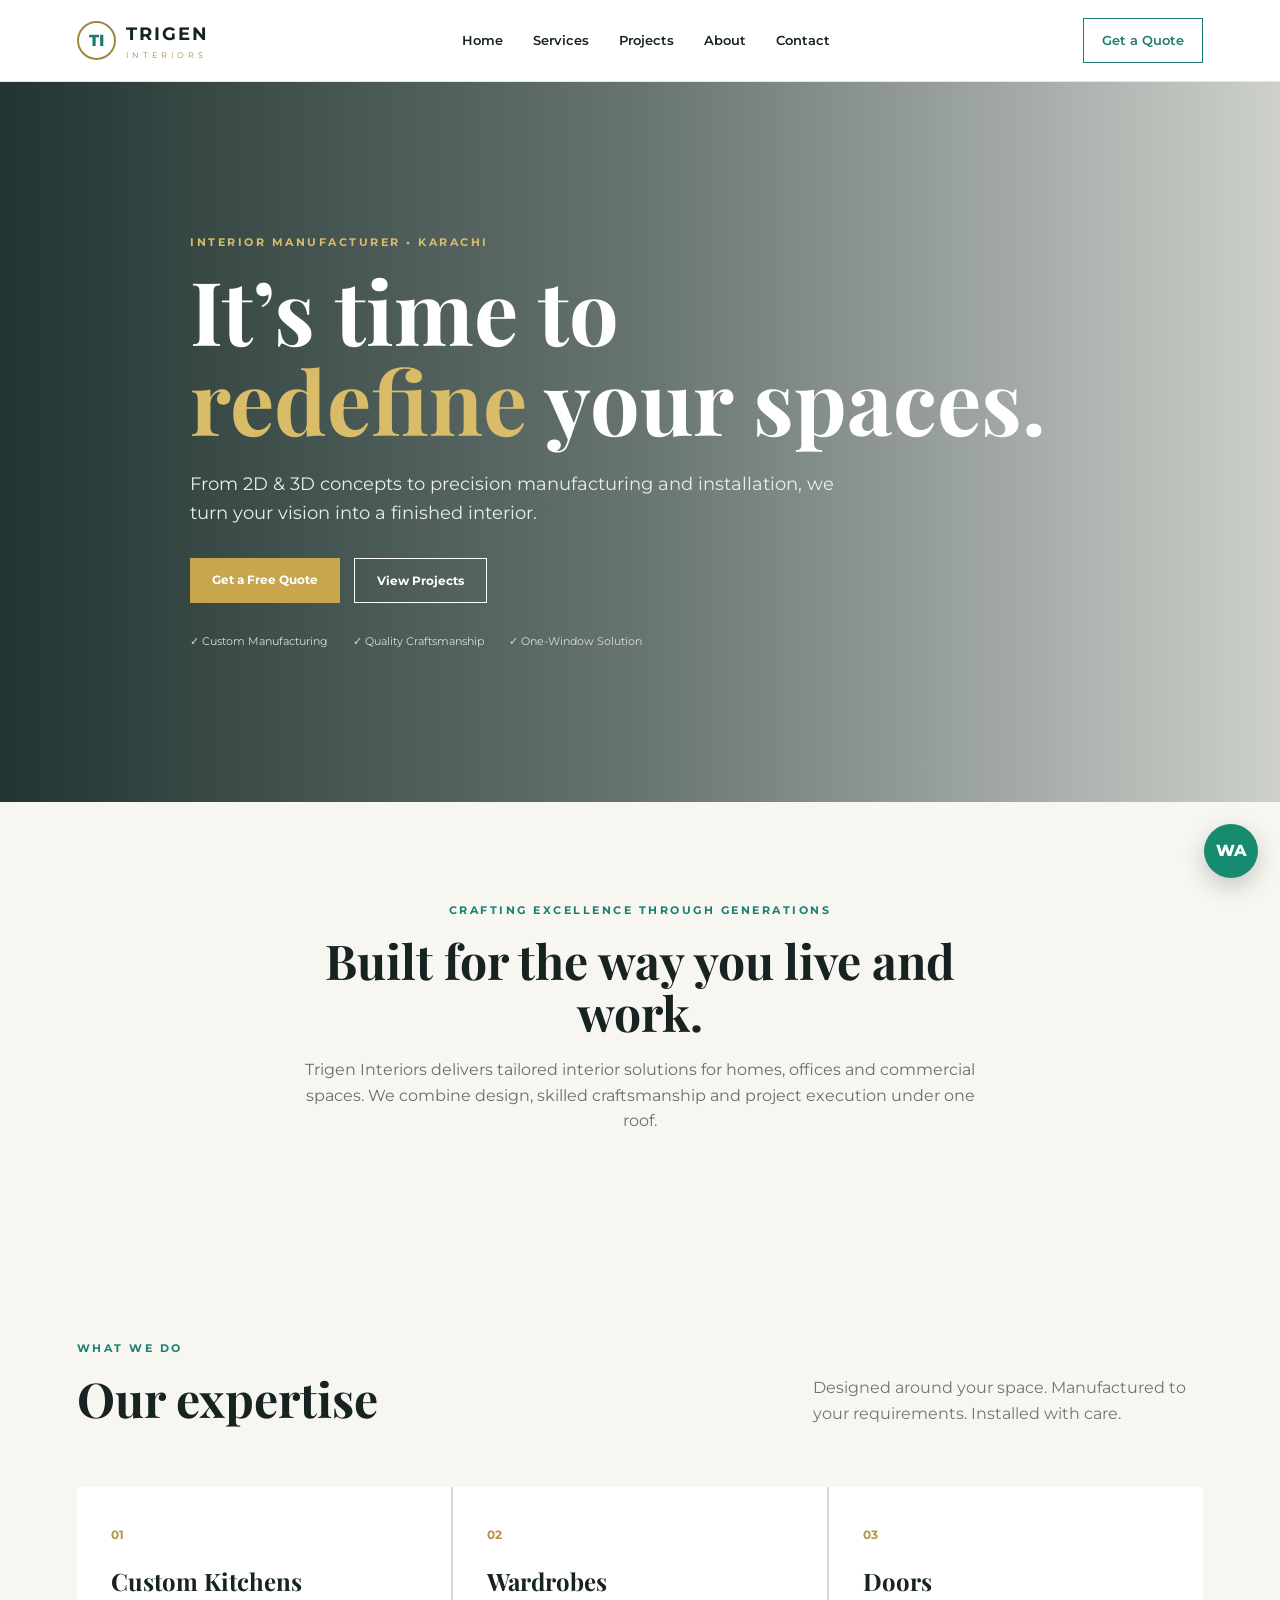
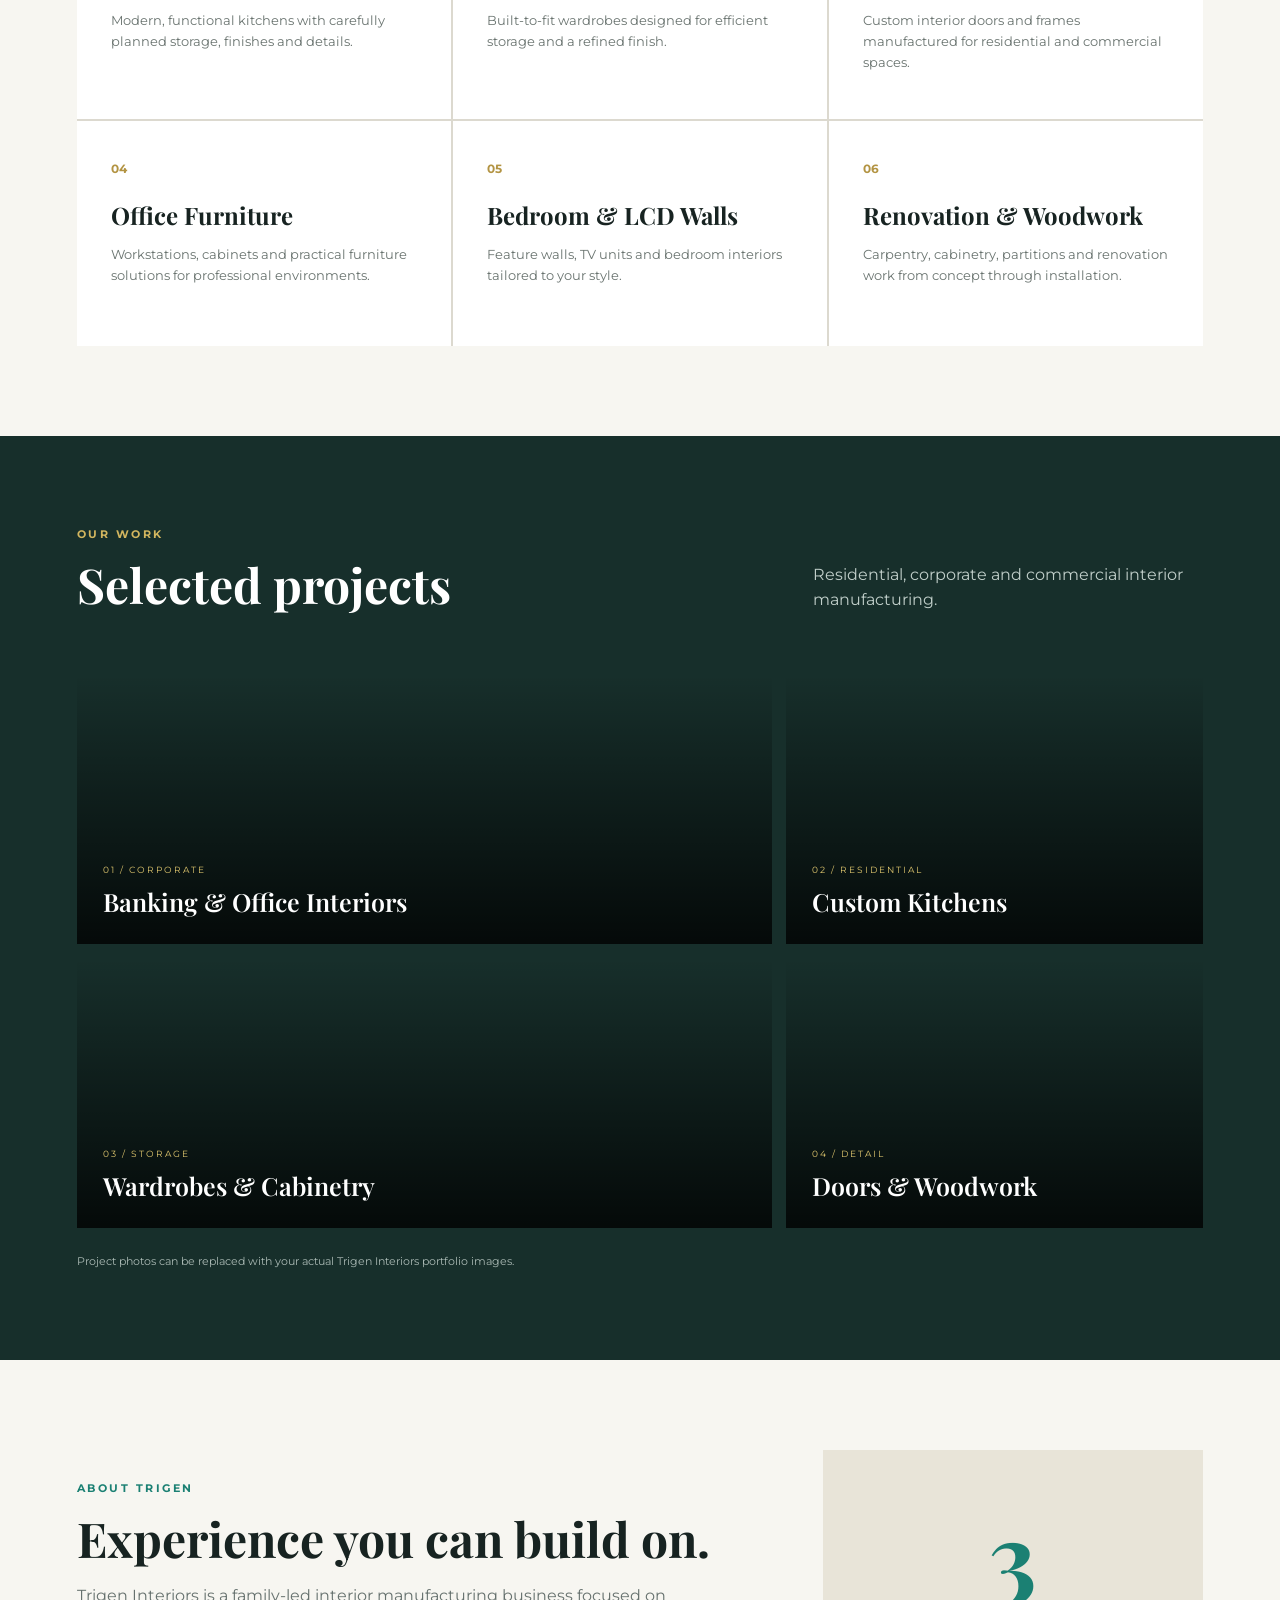
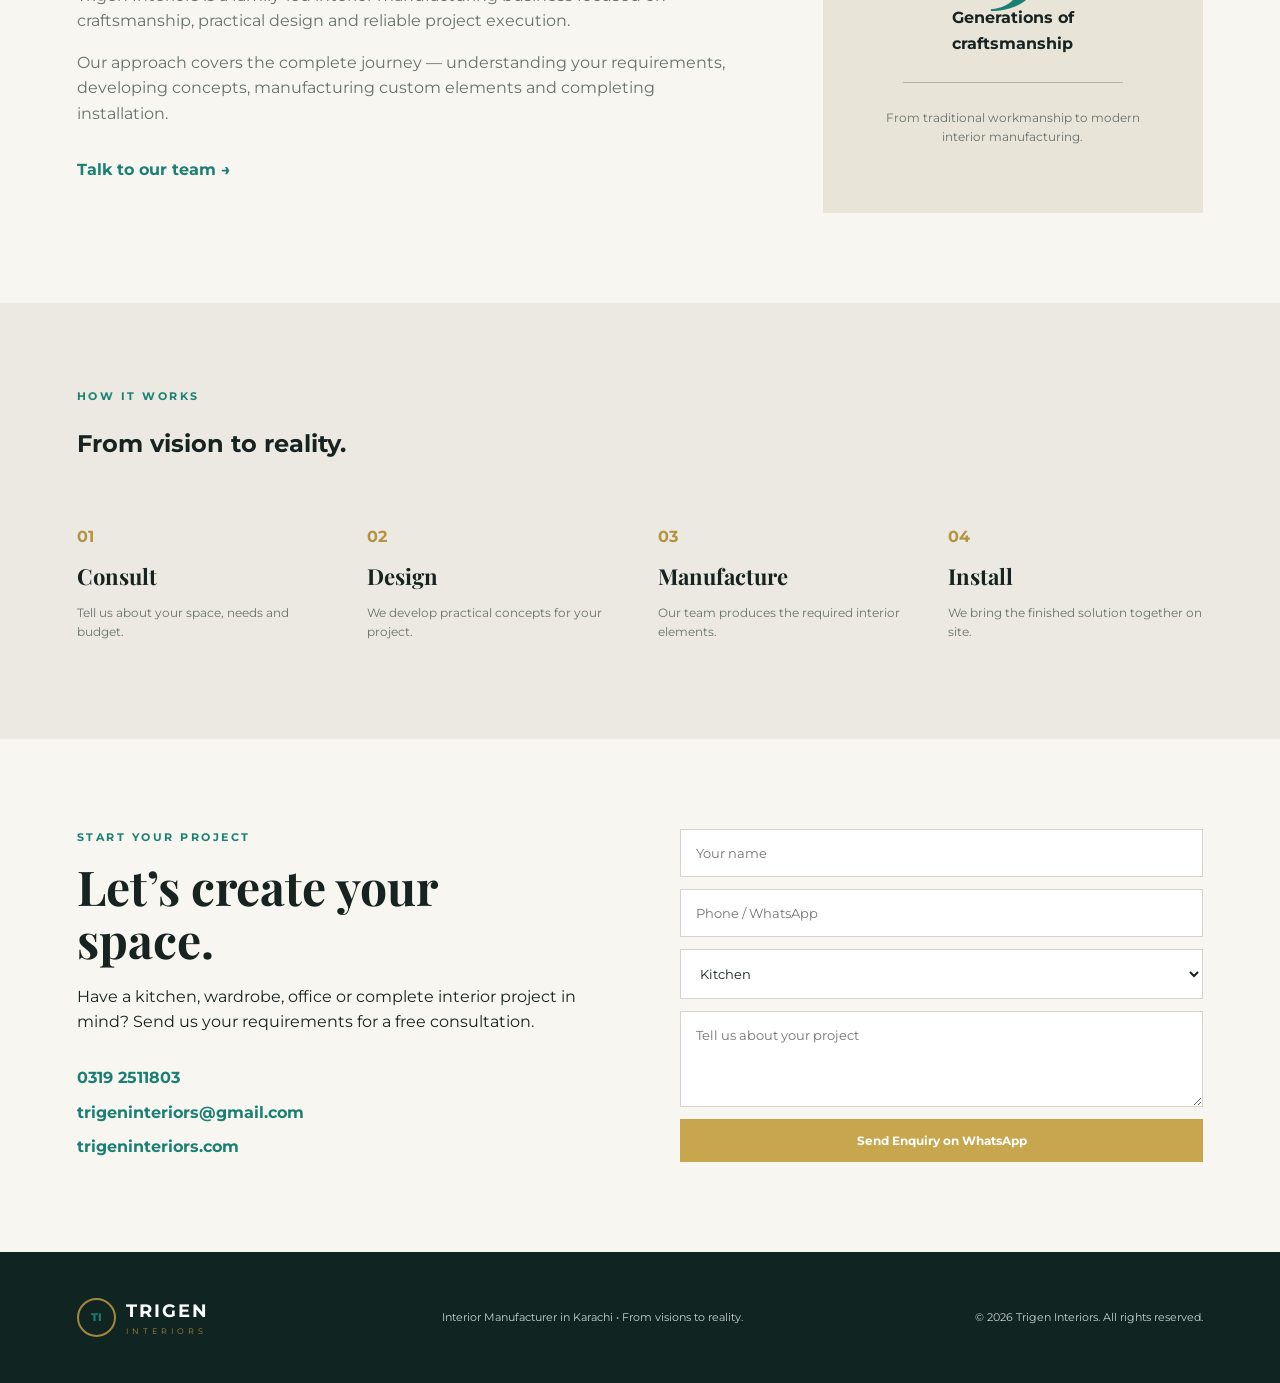
==== index.html @ 522c3079 "Add files via upload" ====
<!DOCTYPE html>
<html lang="en">
<head>
<meta charset="UTF-8">
<meta name="viewport" content="width=device-width, initial-scale=1.0">
<title>Trigen Interiors | Interior Manufacturer in Karachi</title>
<meta name="description" content="Trigen Interiors is an interior manufacturer in Karachi providing custom kitchens, wardrobes, doors, workstations and complete interior solutions from design to installation.">
<link rel="preconnect" href="https://fonts.googleapis.com">
<link rel="preconnect" href="https://fonts.gstatic.com" crossorigin>
<link href="https://fonts.googleapis.com/css2?family=Montserrat:wght@400;500;600;700;800&family=Playfair+Display:wght@600;700&display=swap" rel="stylesheet">
<link rel="stylesheet" href="style.css">
</head>
<body>
<header class="nav">
  <a class="brand" href="#home">
    <div class="logo-mark">TI</div>
    <div><strong>TRIGEN</strong><span>INTERIORS</span></div>
  </a>
  <button class="menu" aria-label="Open menu">☰</button>
  <nav>
    <a href="#home">Home</a><a href="#services">Services</a><a href="#projects">Projects</a>
    <a href="#about">About</a><a href="#contact">Contact</a>
  </nav>
  <a class="nav-quote" href="#contact">Get a Quote</a>
</header>

<main>
<section id="home" class="hero">
  <div class="hero-content">
    <p class="eyebrow">INTERIOR MANUFACTURER • KARACHI</p>
    <h1>It’s time to<br><em>redefine</em> your spaces.</h1>
    <p class="hero-text">From 2D & 3D concepts to precision manufacturing and installation, we turn your vision into a finished interior.</p>
    <div class="actions"><a class="btn primary" href="#contact">Get a Free Quote</a><a class="btn ghost" href="#projects">View Projects</a></div>
    <div class="trust"><span>✓ Custom Manufacturing</span><span>✓ Quality Craftsmanship</span><span>✓ One-Window Solution</span></div>
  </div>
</section>

<section class="intro">
  <p class="eyebrow">CRAFTING EXCELLENCE THROUGH GENERATIONS</p>
  <h2>Built for the way you live and work.</h2>
  <p>Trigen Interiors delivers tailored interior solutions for homes, offices and commercial spaces. We combine design, skilled craftsmanship and project execution under one roof.</p>
</section>

<section id="services" class="services section">
  <div class="section-head"><div><p class="eyebrow">WHAT WE DO</p><h2>Our expertise</h2></div><p>Designed around your space. Manufactured to your requirements. Installed with care.</p></div>
  <div class="cards">
    <article><span>01</span><h3>Custom Kitchens</h3><p>Modern, functional kitchens with carefully planned storage, finishes and details.</p></article>
    <article><span>02</span><h3>Wardrobes</h3><p>Built-to-fit wardrobes designed for efficient storage and a refined finish.</p></article>
    <article><span>03</span><h3>Doors</h3><p>Custom interior doors and frames manufactured for residential and commercial spaces.</p></article>
    <article><span>04</span><h3>Office Furniture</h3><p>Workstations, cabinets and practical furniture solutions for professional environments.</p></article>
    <article><span>05</span><h3>Bedroom & LCD Walls</h3><p>Feature walls, TV units and bedroom interiors tailored to your style.</p></article>
    <article><span>06</span><h3>Renovation & Woodwork</h3><p>Carpentry, cabinetry, partitions and renovation work from concept through installation.</p></article>
  </div>
</section>

<section id="projects" class="projects section">
  <div class="section-head"><div><p class="eyebrow">OUR WORK</p><h2>Selected projects</h2></div><p>Residential, corporate and commercial interior manufacturing.</p></div>
  <div class="project-grid">
    <div class="project p1"><div><small>01 / CORPORATE</small><h3>Banking & Office Interiors</h3></div></div>
    <div class="project p2"><div><small>02 / RESIDENTIAL</small><h3>Custom Kitchens</h3></div></div>
    <div class="project p3"><div><small>03 / STORAGE</small><h3>Wardrobes & Cabinetry</h3></div></div>
    <div class="project p4"><div><small>04 / DETAIL</small><h3>Doors & Woodwork</h3></div></div>
  </div>
  <p class="note">Project photos can be replaced with your actual Trigen Interiors portfolio images.</p>
</section>

<section id="about" class="about section">
  <div class="about-copy"><p class="eyebrow">ABOUT TRIGEN</p><h2>Experience you can build on.</h2>
  <p>Trigen Interiors is a family-led interior manufacturing business focused on craftsmanship, practical design and reliable project execution.</p>
  <p>Our approach covers the complete journey — understanding your requirements, developing concepts, manufacturing custom elements and completing installation.</p>
  <a class="text-link" href="#contact">Talk to our team →</a></div>
  <div class="heritage"><strong>3</strong><span>Generations of<br>craftsmanship</span><div class="line"></div><p>From traditional workmanship to modern interior manufacturing.</p></div>
</section>

<section class="process">
  <div class="section-head"><div><p class="eyebrow">HOW IT WORKS</p><h2>From vision to reality.</h2></div></div>
  <div class="steps"><div><b>01</b><h3>Consult</h3><p>Tell us about your space, needs and budget.</p></div><div><b>02</b><h3>Design</h3><p>We develop practical concepts for your project.</p></div><div><b>03</b><h3>Manufacture</h3><p>Our team produces the required interior elements.</p></div><div><b>04</b><h3>Install</h3><p>We bring the finished solution together on site.</p></div></div>
</section>

<section id="contact" class="contact section">
  <div><p class="eyebrow">START YOUR PROJECT</p><h2>Let’s create your space.</h2><p>Have a kitchen, wardrobe, office or complete interior project in mind? Send us your requirements for a free consultation.</p>
    <div class="contact-details"><a href="tel:+923192511803">0319 2511803</a><a href="mailto:trigeninteriors@gmail.com">trigeninteriors@gmail.com</a><a href="https://trigeninteriors.com">trigeninteriors.com</a></div>
  </div>
  <form onsubmit="sendWhatsApp(event)">
    <input id="name" required placeholder="Your name">
    <input id="phone" required placeholder="Phone / WhatsApp">
    <select id="service"><option>Kitchen</option><option>Wardrobe</option><option>Doors</option><option>Office Furniture</option><option>Complete Interior</option><option>Other</option></select>
    <textarea id="message" rows="4" placeholder="Tell us about your project"></textarea>
    <button class="btn primary" type="submit">Send Enquiry on WhatsApp</button>
  </form>
</section>
</main>

<footer><div class="brand"><div class="logo-mark">TI</div><div><strong>TRIGEN</strong><span>INTERIORS</span></div></div><p>Interior Manufacturer in Karachi • From visions to reality.</p><div>© <span id="year"></span> Trigen Interiors. All rights reserved.</div></footer>
<a class="wa" href="https://wa.me/923192511803" aria-label="WhatsApp">WA</a>
<script>
document.getElementById('year').textContent = new Date().getFullYear();
document.querySelector('.menu').onclick=()=>document.querySelector('nav').classList.toggle('open');
function sendWhatsApp(e){
 e.preventDefault();
 const n=document.getElementById('name').value, p=document.getElementById('phone').value, s=document.getElementById('service').value, m=document.getElementById('message').value;
 const text=`Hello Trigen Interiors,%0A%0AName: ${encodeURIComponent(n)}%0APhone: ${encodeURIComponent(p)}%0AService: ${encodeURIComponent(s)}%0AProject: ${encodeURIComponent(m)}`;
 window.open('https://wa.me/923192511803?text='+text,'_blank');
}
</script>
</body>
</html>
---- style.css ----
*{box-sizing:border-box}html{scroll-behavior:smooth}body{margin:0;color:#172321;background:#f7f6f1;font-family:Montserrat,Arial,sans-serif;line-height:1.6}.nav{height:82px;display:flex;align-items:center;justify-content:space-between;padding:0 6%;background:#fff;position:sticky;top:0;z-index:20;border-bottom:1px solid #e8e5dc}.brand{display:flex;align-items:center;gap:10px;text-decoration:none;color:#152420}.brand strong{display:block;font-size:18px;letter-spacing:2px}.brand span{display:block;font-size:8px;letter-spacing:4px;color:#a2873f}.logo-mark{width:39px;height:39px;border:2px solid #a2873f;border-radius:50%;display:grid;place-items:center;font-weight:800;color:#1c7b70}nav{display:flex;gap:30px}nav a,.nav-quote{color:#172321;text-decoration:none;font-size:13px;font-weight:600}.nav-quote{padding:11px 18px;border:1px solid #1c7b70;color:#1c7b70}.menu{display:none;background:none;border:0;font-size:24px}.hero{min-height:720px;background:linear-gradient(90deg,rgba(15,36,33,.92),rgba(15,36,33,.62),rgba(15,36,33,.18)),url('https://images.unsplash.com/photo-1600566753086-00f18fb6b3ea?auto=format&fit=crop&w=2000&q=85') center/cover;display:flex;align-items:center;color:#fff}.hero-content{width:min(900px,88%);margin:auto;padding:70px 0}.eyebrow{font-size:11px;letter-spacing:2.5px;font-weight:700;color:#1b8073;margin:0 0 14px}.hero .eyebrow{color:#d8bc67}.hero h1{font:700 clamp(50px,7vw,88px)/1.02 'Playfair Display',serif;margin:0 0 25px}.hero h1 em{color:#d8bc67;font-style:normal}.hero-text{max-width:650px;font-size:18px;color:#e9eeeb}.actions{display:flex;gap:14px;margin:30px 0}.btn{display:inline-block;padding:14px 22px;border:0;text-decoration:none;font:700 12px Montserrat;cursor:pointer}.primary{background:#c8a64d;color:#fff}.ghost{border:1px solid #fff;color:#fff}.trust{display:flex;gap:25px;flex-wrap:wrap;font-size:11px;color:#d8dfdc}.intro{text-align:center;max-width:850px;margin:auto;padding:100px 6%}.intro h2,.section h2{font:700 48px/1.1 'Playfair Display',serif;margin:0 0 18px}.intro>p:last-child{color:#64706c}.section{padding:90px 6%;max-width:1300px;margin:auto}.section-head{display:flex;justify-content:space-between;align-items:end;gap:30px;margin-bottom:45px}.section-head>p{max-width:390px;color:#6c7773}.cards{display:grid;grid-template-columns:repeat(3,1fr);gap:2px;background:#dcd9cf}.cards article{background:#fff;padding:34px;min-height:225px}.cards span{color:#b39443;font-weight:700;font-size:12px}.cards h3{font:700 24px 'Playfair Display',serif;margin:18px 0 8px}.cards p{font-size:13px;color:#69736f}.projects{background:#172f2b;max-width:none;color:#fff}.projects .section-head{max-width:1160px;margin:0 auto 45px}.projects .eyebrow{color:#d2b65f}.projects .section-head>p{color:#c1cfca}.project-grid{max-width:1160px;margin:auto;display:grid;grid-template-columns:1.25fr .75fr;grid-template-rows:270px 270px;gap:14px}.project{background-size:cover;background-position:center;position:relative;display:flex;align-items:end;padding:26px}.project:after{content:'';position:absolute;inset:0;background:linear-gradient(transparent,rgba(0,0,0,.8))}.project div{position:relative;z-index:1}.project small{font-size:9px;letter-spacing:2px;color:#e1c86f}.project h3{margin:4px 0 0;font:600 25px 'Playfair Display',serif}.p1{background-image:url('https://images.unsplash.com/photo-1497366811353-6870744d04b2?auto=format&fit=crop&w=1200&q=80')}.p2{background-image:url('https://images.unsplash.com/photo-1600607687939-ce8a6c25118c?auto=format&fit=crop&w=1000&q=80')}.p3{background-image:url('https://images.unsplash.com/photo-1595428774223-ef52624120d2?auto=format&fit=crop&w=1000&q=80')}.p4{background-image:url('https://images.unsplash.com/photo-1600121848594-d8644e57abab?auto=format&fit=crop&w=1000&q=80')}.note{max-width:1160px;margin:25px auto 0;font-size:11px;color:#aab9b4}.about{display:grid;grid-template-columns:1.4fr .8fr;gap:80px;align-items:center}.about-copy p:not(.eyebrow){color:#66716e;max-width:650px}.heritage{background:#e8e4d8;padding:55px;text-align:center}.heritage strong{font:700 100px 'Playfair Display',serif;color:#1b8073;display:block;line-height:1}.heritage span{font-weight:700}.heritage .line{height:1px;background:#b7b1a0;margin:25px}.heritage p{font-size:12px;color:#69716d}.text-link{display:inline-block;color:#1b8073;font-weight:700;text-decoration:none;margin-top:15px}.process{background:#ebe9e1;padding:85px 6%}.process>.section-head{max-width:1160px;margin:auto}.steps{max-width:1160px;margin:40px auto 0;display:grid;grid-template-columns:repeat(4,1fr);gap:35px}.steps b{color:#b39443}.steps h3{font:700 22px 'Playfair Display',serif;margin:12px 0 5px}.steps p{font-size:12px;color:#69736f}.contact{display:grid;grid-template-columns:1fr 1fr;gap:80px}.contact h2{max-width:500px}.contact-details{display:grid;gap:9px;margin-top:30px}.contact-details a{color:#1b8073;font-weight:700;text-decoration:none}form{display:grid;gap:12px}input,select,textarea{width:100%;border:1px solid #d5d3ca;background:#fff;padding:15px;font:13px Montserrat;color:#172321}footer{background:#102521;color:#c8d2cf;padding:45px 6%;display:flex;align-items:center;justify-content:space-between;gap:20px;font-size:11px}footer .brand{color:#fff}.wa{position:fixed;right:22px;bottom:22px;width:54px;height:54px;border-radius:50%;background:#168b70;color:#fff;display:grid;place-items:center;text-decoration:none;font-weight:800;box-shadow:0 8px 25px #0003;z-index:30}@media(max-width:800px){.nav{height:70px}.nav nav{display:none;position:absolute;top:70px;left:0;right:0;background:#fff;padding:20px 6%;flex-direction:column;gap:18px;border-bottom:1px solid #ddd}.nav nav.open{display:flex}.menu{display:block}.nav-quote{display:none}.hero{min-height:650px}.hero-content{padding:60px 0}.hero h1{font-size:52px}.hero-text{font-size:15px}.intro,.section{padding:70px 6%}.intro h2,.section h2{font-size:39px}.section-head{display:block}.cards{grid-template-columns:1fr}.project-grid{grid-template-columns:1fr;grid-template-rows:repeat(4,230px)}.about,.contact{grid-template-columns:1fr;gap:40px}.steps{grid-template-columns:1fr 1fr}.heritage{padding:40px}.process{padding:70px 6%}footer{display:block}footer>*{margin-bottom:15px}}@media(max-width:480px){.steps{grid-template-columns:1fr}.hero h1{font-size:45px}.trust{display:grid;gap:7px}}
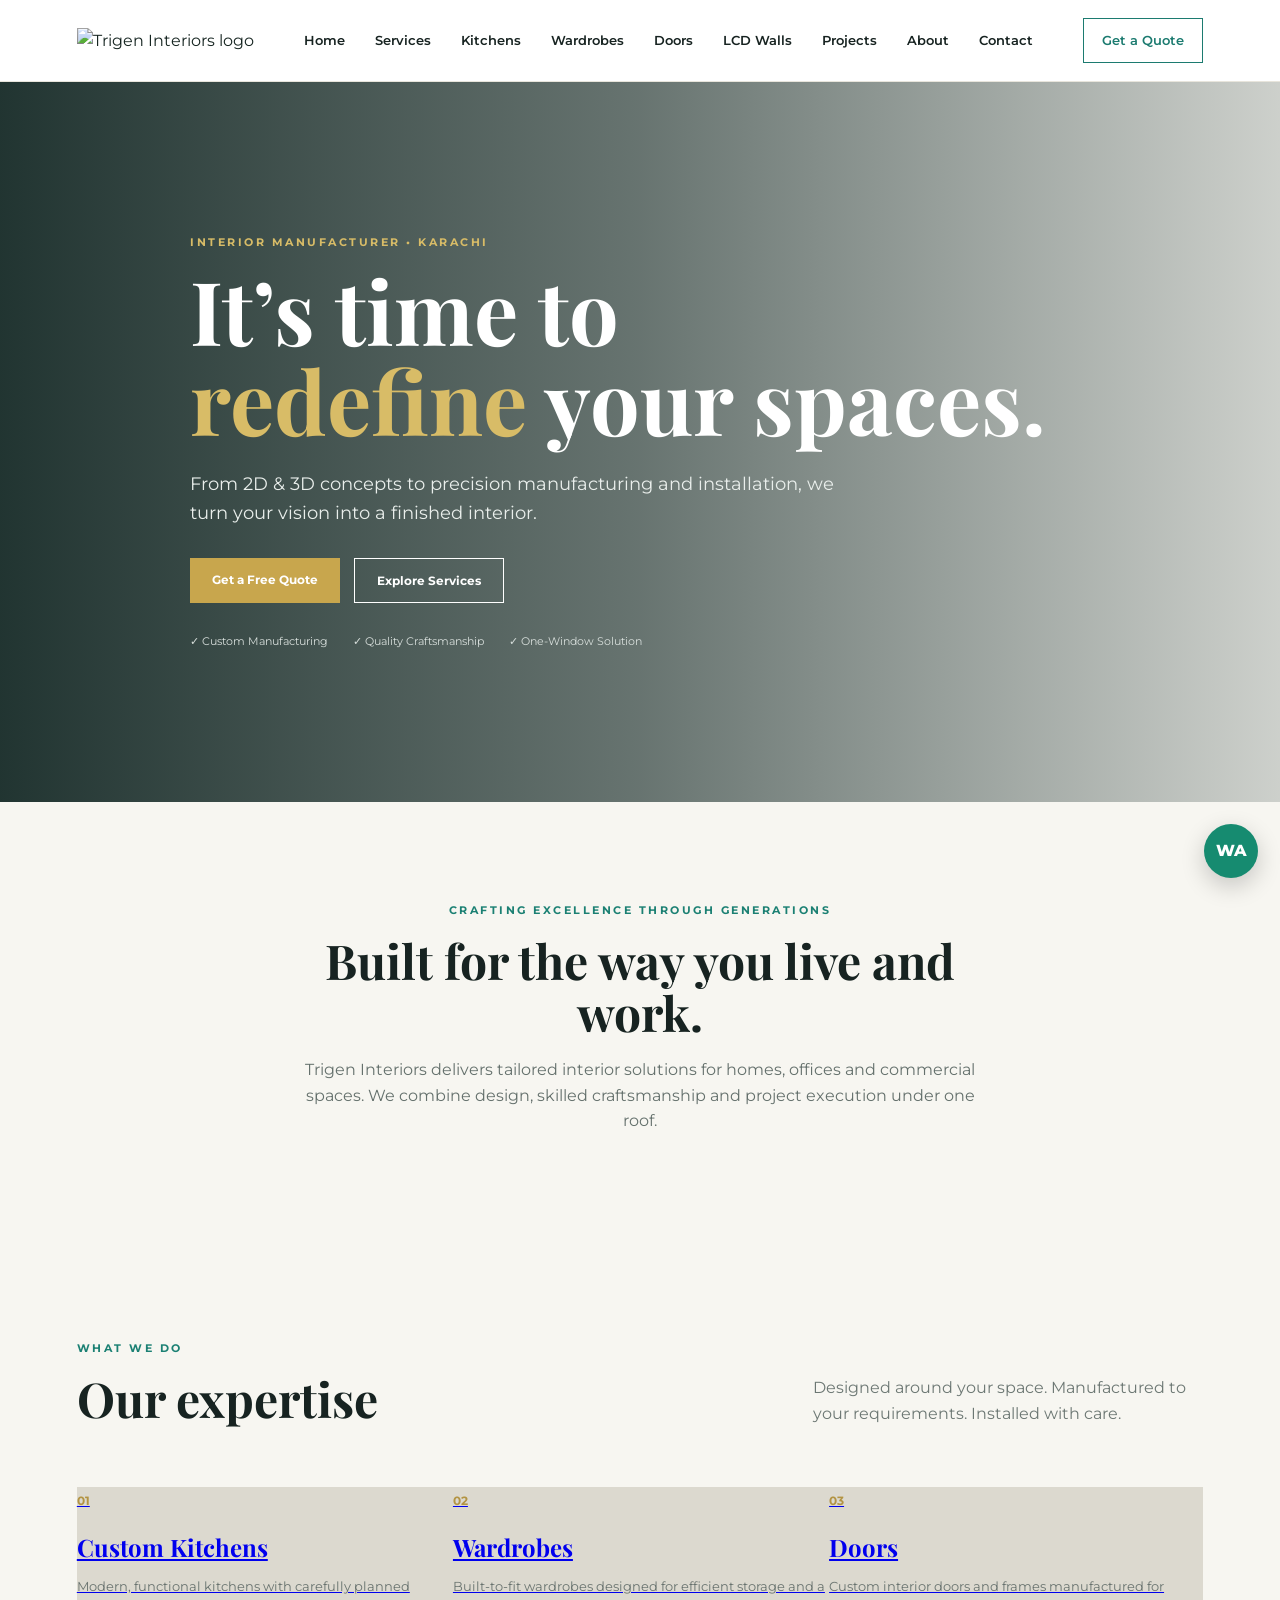
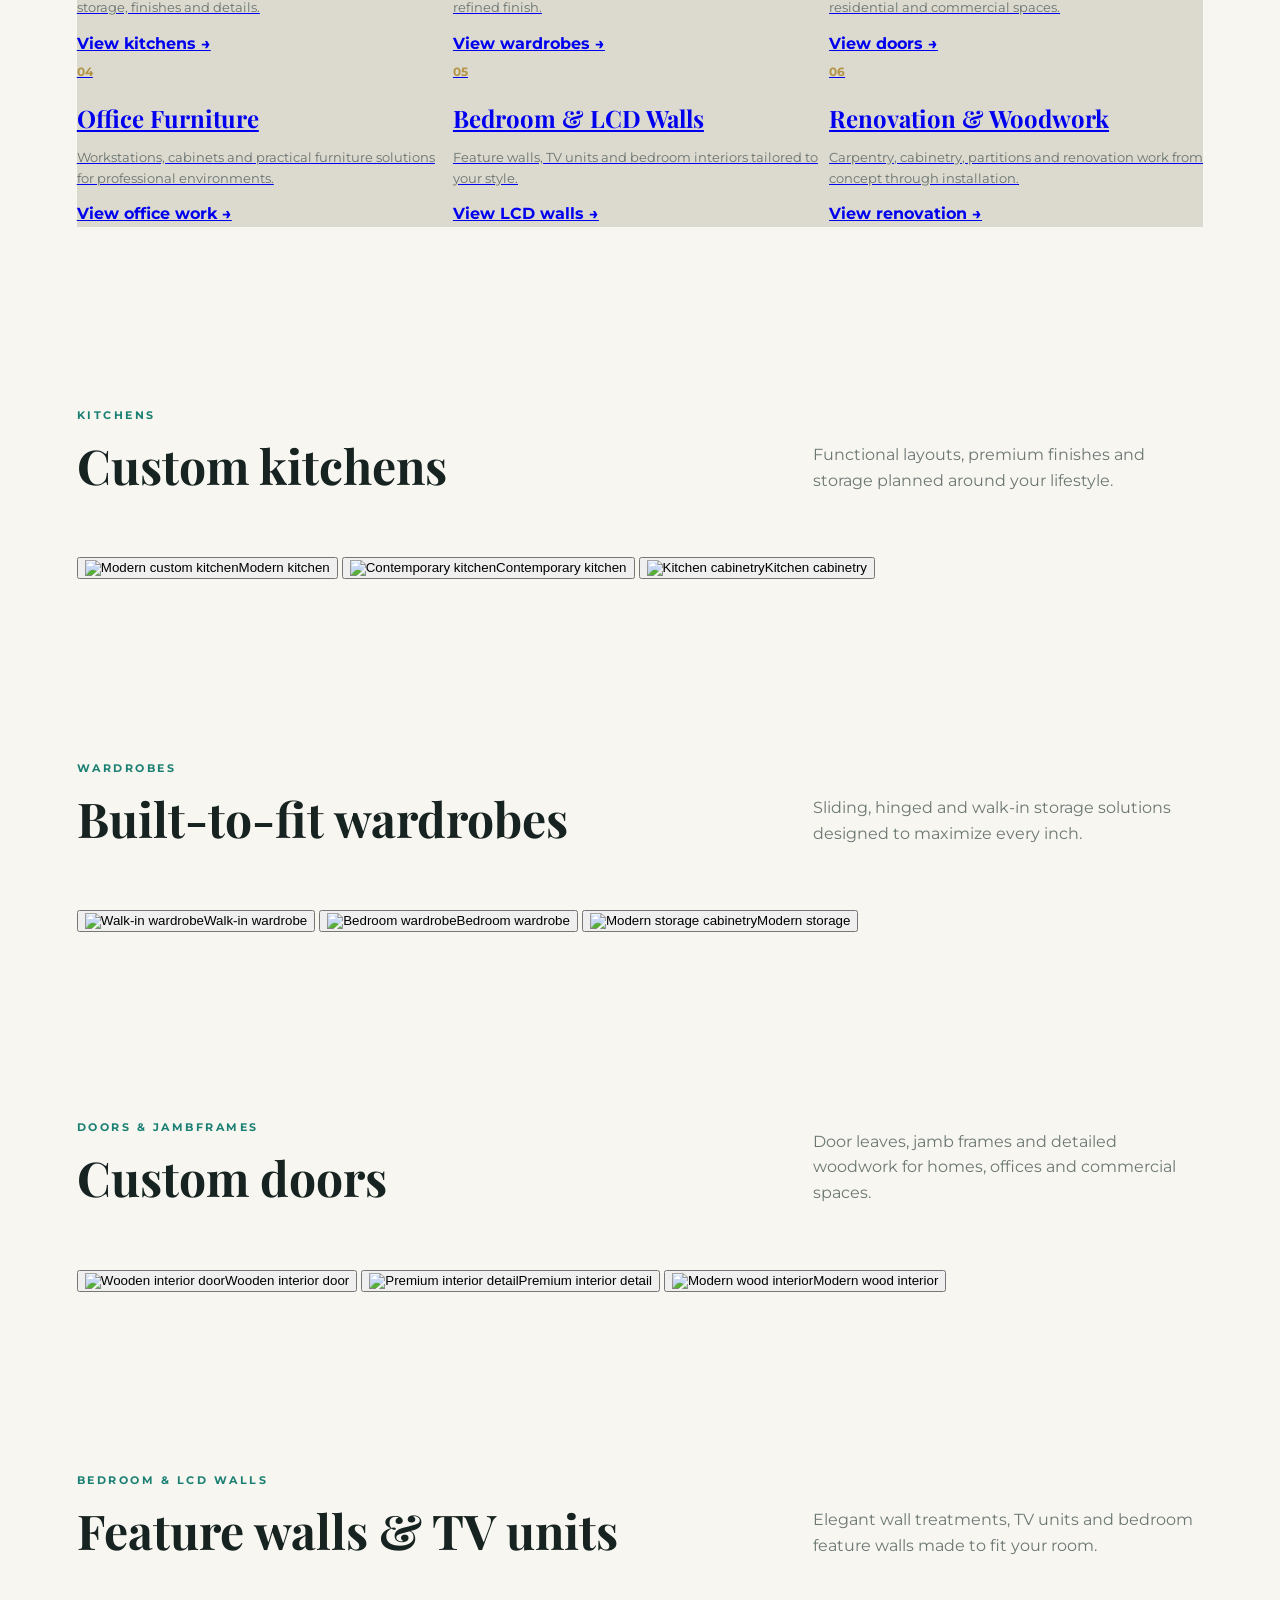
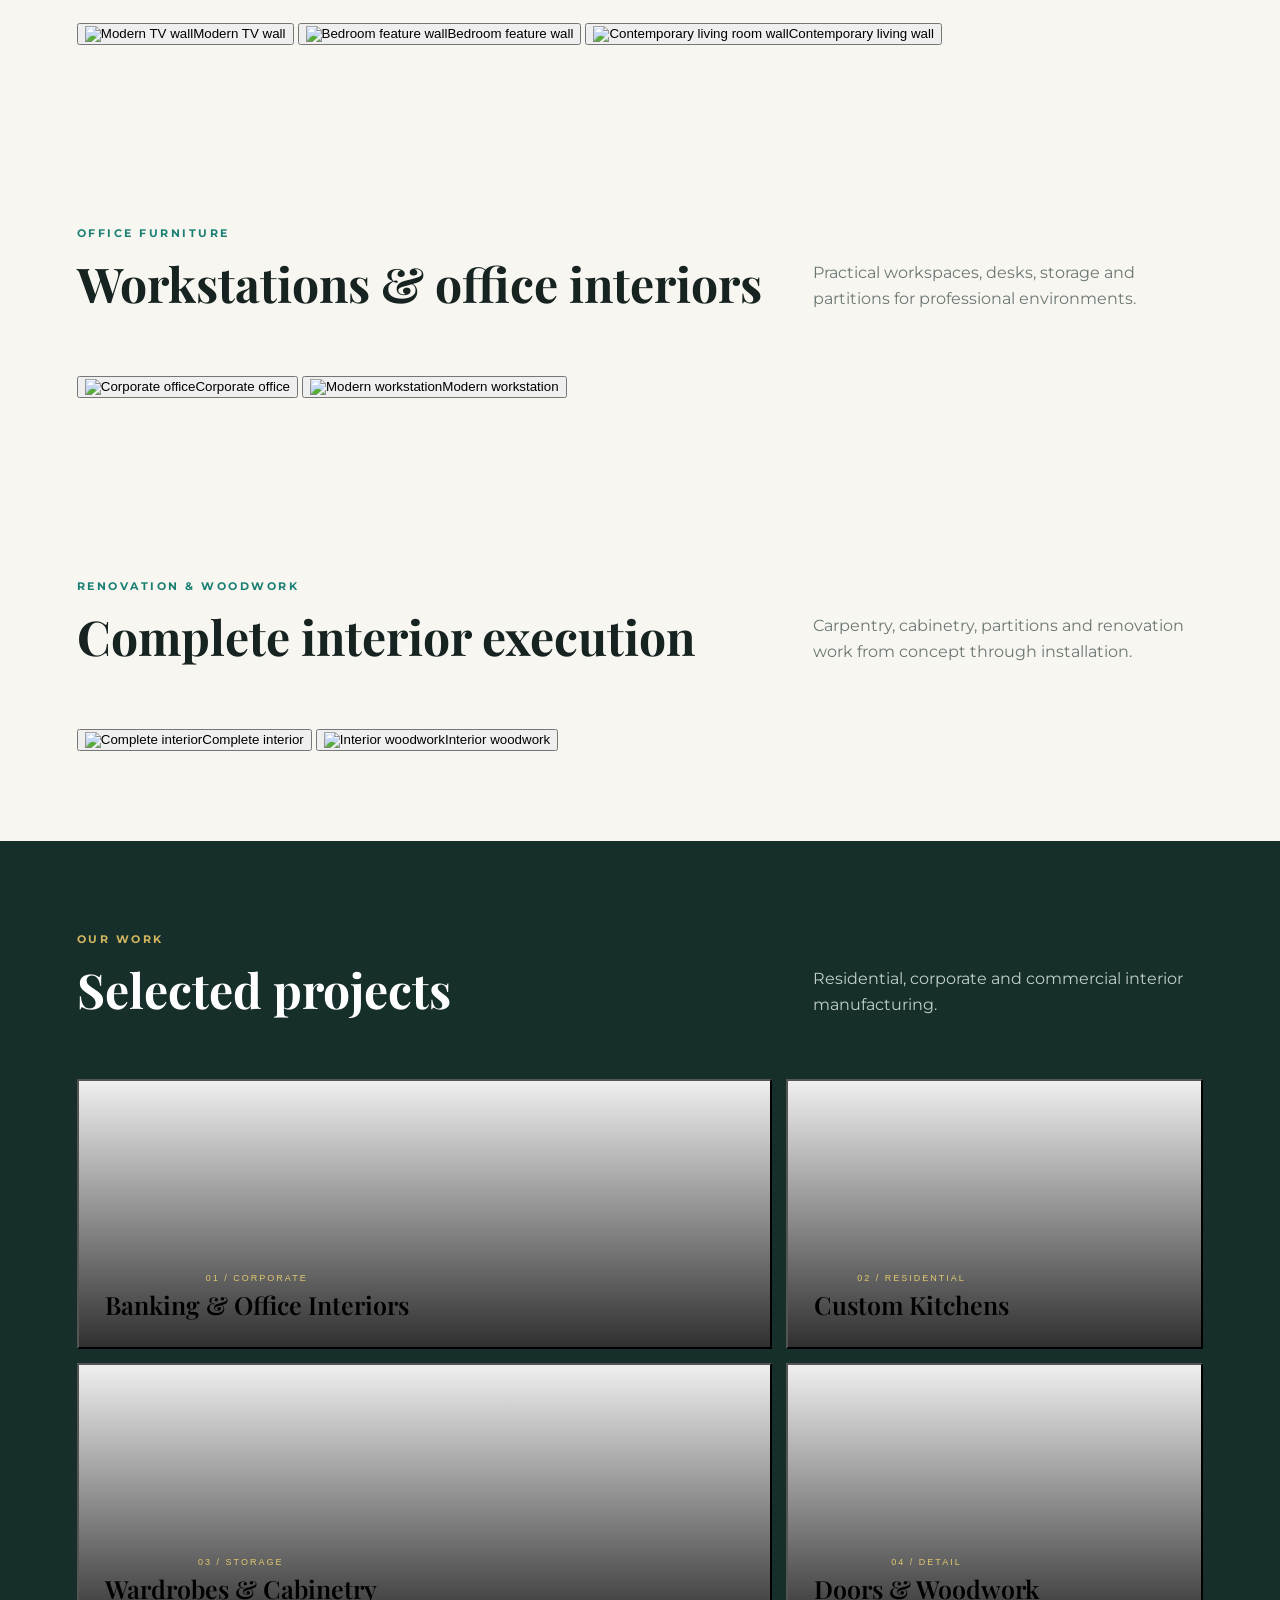
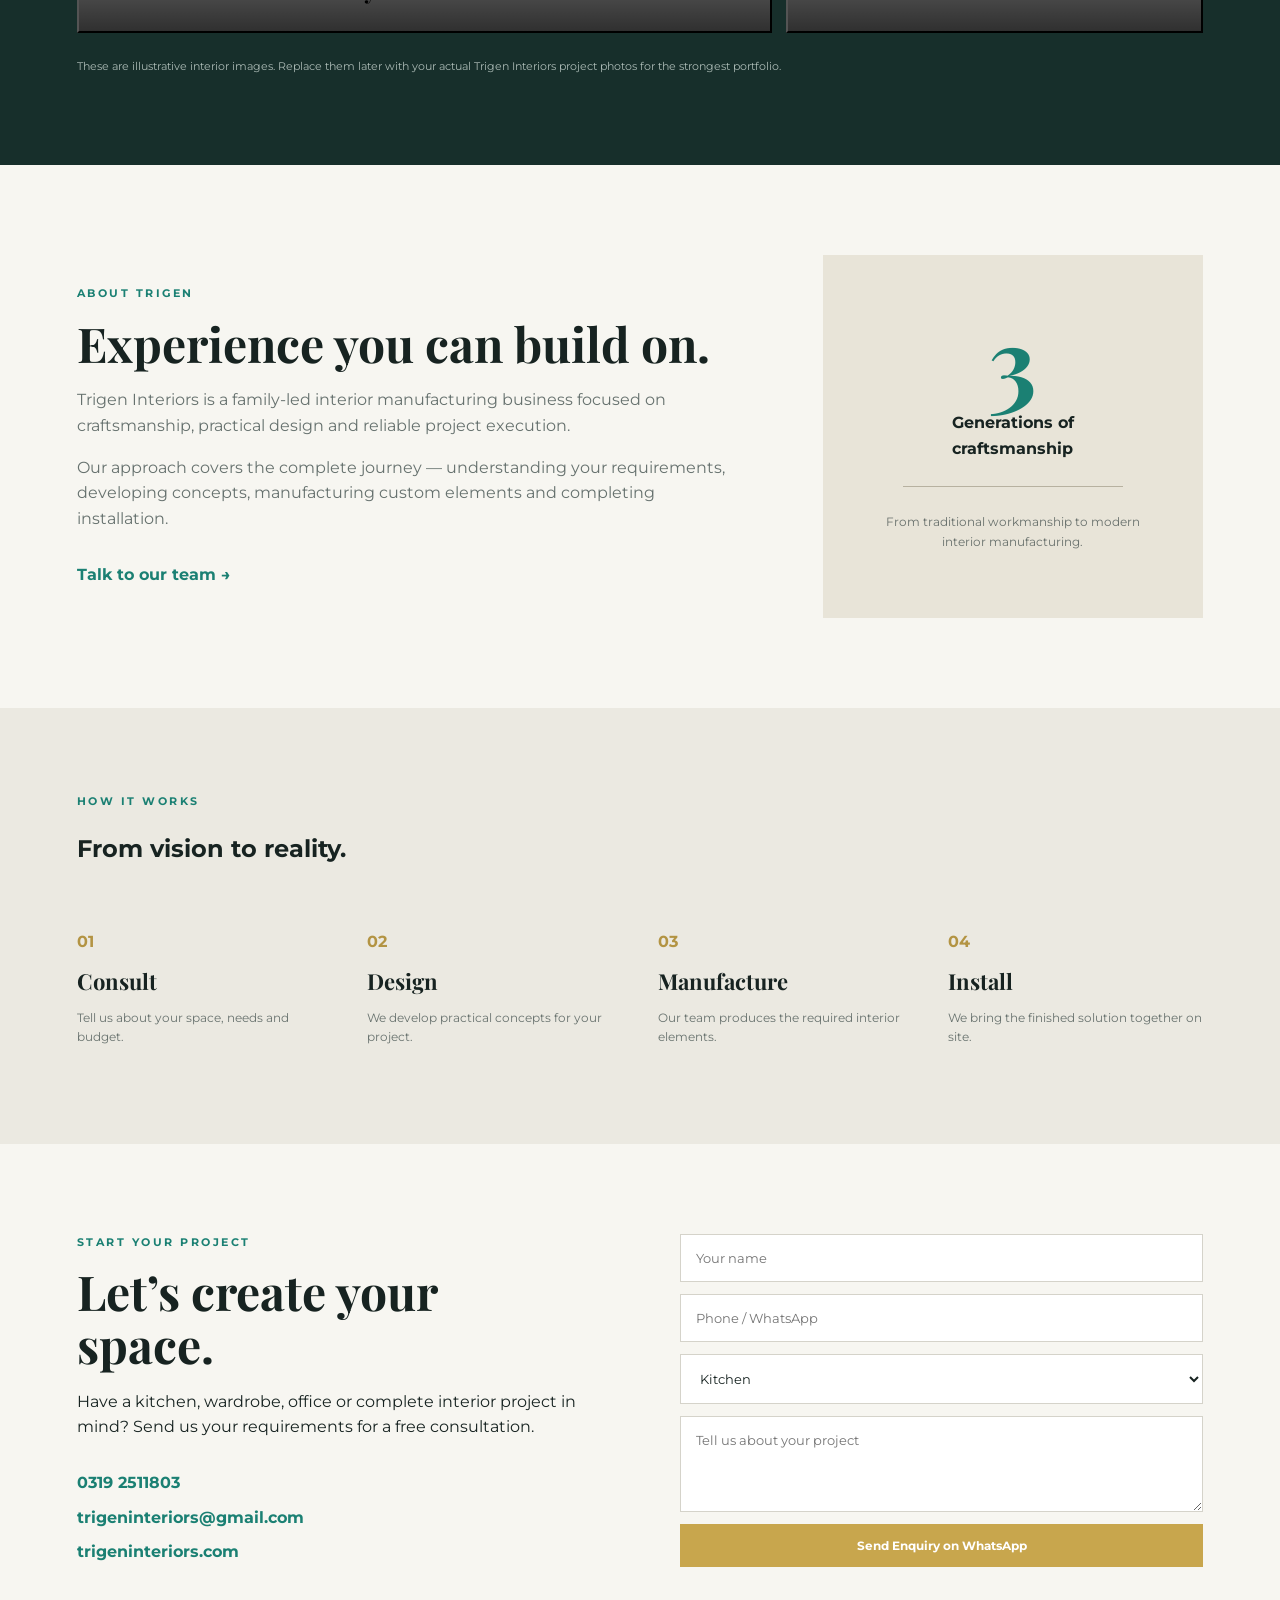
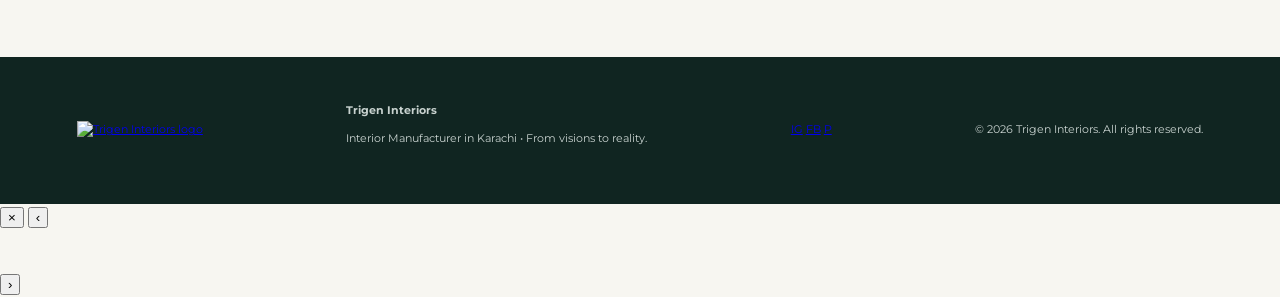
==== commit e88cac46: "Add files via upload" ====
--- a/index.html
+++ b/index.html
@@ -4,7 +4,7 @@
 <meta charset="UTF-8">
 <meta name="viewport" content="width=device-width, initial-scale=1.0">
 <title>Trigen Interiors | Interior Manufacturer in Karachi</title>
-<meta name="description" content="Trigen Interiors is an interior manufacturer in Karachi providing custom kitchens, wardrobes, doors, workstations and complete interior solutions from design to installation.">
+<meta name="description" content="Trigen Interiors is an interior manufacturer in Karachi providing custom kitchens, wardrobes, doors, LCD walls, office furniture and complete interior solutions from design to installation.">
 <link rel="preconnect" href="https://fonts.googleapis.com">
 <link rel="preconnect" href="https://fonts.gstatic.com" crossorigin>
 <link href="https://fonts.googleapis.com/css2?family=Montserrat:wght@400;500;600;700;800&family=Playfair+Display:wght@600;700&display=swap" rel="stylesheet">
@@ -12,14 +12,18 @@
 </head>
 <body>
 <header class="nav">
-  <a class="brand" href="#home">
-    <div class="logo-mark">TI</div>
-    <div><strong>TRIGEN</strong><span>INTERIORS</span></div>
-  </a>
-  <button class="menu" aria-label="Open menu">☰</button>
-  <nav>
-    <a href="#home">Home</a><a href="#services">Services</a><a href="#projects">Projects</a>
-    <a href="#about">About</a><a href="#contact">Contact</a>
+  <a class="brand" href="#home" aria-label="Trigen Interiors home"><img src="assets/logo.webp" alt="Trigen Interiors logo"></a>
+  <button class="menu" aria-label="Open menu" aria-expanded="false">☰</button>
+  <nav id="mainNav">
+    <a href="#home">Home</a>
+    <a href="#services">Services</a>
+    <a href="#kitchens">Kitchens</a>
+    <a href="#wardrobes">Wardrobes</a>
+    <a href="#doors">Doors</a>
+    <a href="#lcd-walls">LCD Walls</a>
+    <a href="#projects">Projects</a>
+    <a href="#about">About</a>
+    <a href="#contact">Contact</a>
   </nav>
   <a class="nav-quote" href="#contact">Get a Quote</a>
 </header>
@@ -29,8 +33,8 @@
   <div class="hero-content">
     <p class="eyebrow">INTERIOR MANUFACTURER • KARACHI</p>
     <h1>It’s time to<br><em>redefine</em> your spaces.</h1>
-    <p class="hero-text">From 2D & 3D concepts to precision manufacturing and installation, we turn your vision into a finished interior.</p>
-    <div class="actions"><a class="btn primary" href="#contact">Get a Free Quote</a><a class="btn ghost" href="#projects">View Projects</a></div>
+    <p class="hero-text">From 2D &amp; 3D concepts to precision manufacturing and installation, we turn your vision into a finished interior.</p>
+    <div class="actions"><a class="btn primary" href="#contact">Get a Free Quote</a><a class="btn ghost" href="#services">Explore Services</a></div>
     <div class="trust"><span>✓ Custom Manufacturing</span><span>✓ Quality Craftsmanship</span><span>✓ One-Window Solution</span></div>
   </div>
 </section>
@@ -44,24 +48,77 @@
 <section id="services" class="services section">
   <div class="section-head"><div><p class="eyebrow">WHAT WE DO</p><h2>Our expertise</h2></div><p>Designed around your space. Manufactured to your requirements. Installed with care.</p></div>
   <div class="cards">
-    <article><span>01</span><h3>Custom Kitchens</h3><p>Modern, functional kitchens with carefully planned storage, finishes and details.</p></article>
-    <article><span>02</span><h3>Wardrobes</h3><p>Built-to-fit wardrobes designed for efficient storage and a refined finish.</p></article>
-    <article><span>03</span><h3>Doors</h3><p>Custom interior doors and frames manufactured for residential and commercial spaces.</p></article>
-    <article><span>04</span><h3>Office Furniture</h3><p>Workstations, cabinets and practical furniture solutions for professional environments.</p></article>
-    <article><span>05</span><h3>Bedroom & LCD Walls</h3><p>Feature walls, TV units and bedroom interiors tailored to your style.</p></article>
-    <article><span>06</span><h3>Renovation & Woodwork</h3><p>Carpentry, cabinetry, partitions and renovation work from concept through installation.</p></article>
+    <a class="service-card" href="#kitchens"><span>01</span><h3>Custom Kitchens</h3><p>Modern, functional kitchens with carefully planned storage, finishes and details.</p><b>View kitchens →</b></a>
+    <a class="service-card" href="#wardrobes"><span>02</span><h3>Wardrobes</h3><p>Built-to-fit wardrobes designed for efficient storage and a refined finish.</p><b>View wardrobes →</b></a>
+    <a class="service-card" href="#doors"><span>03</span><h3>Doors</h3><p>Custom interior doors and frames manufactured for residential and commercial spaces.</p><b>View doors →</b></a>
+    <a class="service-card" href="#office"><span>04</span><h3>Office Furniture</h3><p>Workstations, cabinets and practical furniture solutions for professional environments.</p><b>View office work →</b></a>
+    <a class="service-card" href="#lcd-walls"><span>05</span><h3>Bedroom &amp; LCD Walls</h3><p>Feature walls, TV units and bedroom interiors tailored to your style.</p><b>View LCD walls →</b></a>
+    <a class="service-card" href="#renovation"><span>06</span><h3>Renovation &amp; Woodwork</h3><p>Carpentry, cabinetry, partitions and renovation work from concept through installation.</p><b>View renovation →</b></a>
+  </div>
+</section>
+
+<!-- Category galleries: every image opens in the full-size lightbox -->
+<section id="kitchens" class="category-section section">
+  <div class="section-head"><div><p class="eyebrow">KITCHENS</p><h2>Custom kitchens</h2></div><p>Functional layouts, premium finishes and storage planned around your lifestyle.</p></div>
+  <div class="gallery-grid">
+    <button class="gallery-item" data-full="https://images.unsplash.com/photo-1600566753086-00f18fb6b3ea?auto=format&amp;fit=crop&amp;w=1800&amp;q=90" data-title="Modern Custom Kitchen"><img src="https://images.unsplash.com/photo-1600566753086-00f18fb6b3ea?auto=format&amp;fit=crop&amp;w=900&amp;q=85" alt="Modern custom kitchen"><span>Modern kitchen</span></button>
+    <button class="gallery-item" data-full="https://images.unsplash.com/photo-1600607687920-4e2a09cf159d?auto=format&amp;fit=crop&amp;w=1800&amp;q=90" data-title="Contemporary Kitchen"><img src="https://images.unsplash.com/photo-1600607687920-4e2a09cf159d?auto=format&amp;fit=crop&amp;w=900&amp;q=85" alt="Contemporary kitchen"><span>Contemporary kitchen</span></button>
+    <button class="gallery-item" data-full="https://images.unsplash.com/photo-1600566753190-17f0baa2a6c3?auto=format&amp;fit=crop&amp;w=1800&amp;q=90" data-title="Kitchen Cabinetry"><img src="https://images.unsplash.com/photo-1600566753190-17f0baa2a6c3?auto=format&amp;fit=crop&amp;w=900&amp;q=85" alt="Kitchen cabinetry"><span>Kitchen cabinetry</span></button>
+  </div>
+</section>
+
+<section id="wardrobes" class="category-section section alt-section">
+  <div class="section-head"><div><p class="eyebrow">WARDROBES</p><h2>Built-to-fit wardrobes</h2></div><p>Sliding, hinged and walk-in storage solutions designed to maximize every inch.</p></div>
+  <div class="gallery-grid">
+    <button class="gallery-item" data-full="https://images.unsplash.com/photo-1595428774223-ef52624120d2?auto=format&amp;fit=crop&amp;w=1800&amp;q=90" data-title="Walk-in Wardrobe"><img src="https://images.unsplash.com/photo-1595428774223-ef52624120d2?auto=format&amp;fit=crop&amp;w=900&amp;q=85" alt="Walk-in wardrobe"><span>Walk-in wardrobe</span></button>
+    <button class="gallery-item" data-full="https://images.unsplash.com/photo-1558997519-83ea9252edf8?auto=format&amp;fit=crop&amp;w=1800&amp;q=90" data-title="Bedroom Wardrobe"><img src="https://images.unsplash.com/photo-1558997519-83ea9252edf8?auto=format&amp;fit=crop&amp;w=900&amp;q=85" alt="Bedroom wardrobe"><span>Bedroom wardrobe</span></button>
+    <button class="gallery-item" data-full="https://images.unsplash.com/photo-1616486338812-3dadae4b4ace?auto=format&amp;fit=crop&amp;w=1800&amp;q=90" data-title="Modern Storage"><img src="https://images.unsplash.com/photo-1616486338812-3dadae4b4ace?auto=format&amp;fit=crop&amp;w=900&amp;q=85" alt="Modern storage cabinetry"><span>Modern storage</span></button>
+  </div>
+</section>
+
+<section id="doors" class="category-section section">
+  <div class="section-head"><div><p class="eyebrow">DOORS &amp; JAMBFRAMES</p><h2>Custom doors</h2></div><p>Door leaves, jamb frames and detailed woodwork for homes, offices and commercial spaces.</p></div>
+  <div class="gallery-grid">
+    <button class="gallery-item" data-full="https://images.unsplash.com/photo-1600121848594-d8644e57abab?auto=format&amp;fit=crop&amp;w=1800&amp;q=90" data-title="Wooden Interior Door"><img src="https://images.unsplash.com/photo-1600121848594-d8644e57abab?auto=format&amp;fit=crop&amp;w=900&amp;q=85" alt="Wooden interior door"><span>Wooden interior door</span></button>
+    <button class="gallery-item" data-full="https://images.unsplash.com/photo-1600566753086-00f18fb6b3ea?auto=format&amp;fit=crop&amp;w=1800&amp;q=90" data-title="Premium Interior Detail"><img src="https://images.unsplash.com/photo-1600566753086-00f18fb6b3ea?auto=format&amp;fit=crop&amp;w=900&amp;q=85" alt="Premium interior detail"><span>Premium interior detail</span></button>
+    <button class="gallery-item" data-full="https://images.unsplash.com/photo-1600607688969-a5bfcd646154?auto=format&amp;fit=crop&amp;w=1800&amp;q=90" data-title="Modern Wood Interior"><img src="https://images.unsplash.com/photo-1600607688969-a5bfcd646154?auto=format&amp;fit=crop&amp;w=900&amp;q=85" alt="Modern wood interior"><span>Modern wood interior</span></button>
+  </div>
+</section>
+
+<section id="lcd-walls" class="category-section section alt-section">
+  <div class="section-head"><div><p class="eyebrow">BEDROOM &amp; LCD WALLS</p><h2>Feature walls &amp; TV units</h2></div><p>Elegant wall treatments, TV units and bedroom feature walls made to fit your room.</p></div>
+  <div class="gallery-grid">
+    <button class="gallery-item" data-full="https://images.unsplash.com/photo-1600210492486-724fe5c67fb0?auto=format&amp;fit=crop&amp;w=1800&amp;q=90" data-title="Modern TV Wall"><img src="https://images.unsplash.com/photo-1600210492486-724fe5c67fb0?auto=format&amp;fit=crop&amp;w=900&amp;q=85" alt="Modern TV wall"><span>Modern TV wall</span></button>
+    <button class="gallery-item" data-full="https://images.unsplash.com/photo-1618220179428-22790b461013?auto=format&amp;fit=crop&amp;w=1800&amp;q=90" data-title="Bedroom Feature Wall"><img src="https://images.unsplash.com/photo-1618220179428-22790b461013?auto=format&amp;fit=crop&amp;w=900&amp;q=85" alt="Bedroom feature wall"><span>Bedroom feature wall</span></button>
+    <button class="gallery-item" data-full="https://images.unsplash.com/photo-1600607687939-ce8a6c25118c?auto=format&amp;fit=crop&amp;w=1800&amp;q=90" data-title="Contemporary Living Wall"><img src="https://images.unsplash.com/photo-1600607687939-ce8a6c25118c?auto=format&amp;fit=crop&amp;w=900&amp;q=85" alt="Contemporary living room wall"><span>Contemporary living wall</span></button>
+  </div>
+</section>
+
+<section id="office" class="category-section section">
+  <div class="section-head"><div><p class="eyebrow">OFFICE FURNITURE</p><h2>Workstations &amp; office interiors</h2></div><p>Practical workspaces, desks, storage and partitions for professional environments.</p></div>
+  <div class="gallery-grid two-wide">
+    <button class="gallery-item" data-full="https://images.unsplash.com/photo-1497366811353-6870744d04b2?auto=format&amp;fit=crop&amp;w=1800&amp;q=90" data-title="Corporate Office"><img src="https://images.unsplash.com/photo-1497366811353-6870744d04b2?auto=format&amp;fit=crop&amp;w=900&amp;q=85" alt="Corporate office"><span>Corporate office</span></button>
+    <button class="gallery-item" data-full="https://images.unsplash.com/photo-1497366754035-f200968a6e72?auto=format&amp;fit=crop&amp;w=1800&amp;q=90" data-title="Modern Workstation"><img src="https://images.unsplash.com/photo-1497366754035-f200968a6e72?auto=format&amp;fit=crop&amp;w=900&amp;q=85" alt="Modern workstation"><span>Modern workstation</span></button>
+  </div>
+</section>
+
+<section id="renovation" class="category-section section alt-section">
+  <div class="section-head"><div><p class="eyebrow">RENOVATION &amp; WOODWORK</p><h2>Complete interior execution</h2></div><p>Carpentry, cabinetry, partitions and renovation work from concept through installation.</p></div>
+  <div class="gallery-grid two-wide">
+    <button class="gallery-item" data-full="https://images.unsplash.com/photo-1600607687920-4e2a09cf159d?auto=format&amp;fit=crop&amp;w=1800&amp;q=90" data-title="Complete Interior"><img src="https://images.unsplash.com/photo-1600607687920-4e2a09cf159d?auto=format&amp;fit=crop&amp;w=900&amp;q=85" alt="Complete interior"><span>Complete interior</span></button>
+    <button class="gallery-item" data-full="https://images.unsplash.com/photo-1600607688969-a5bfcd646154?auto=format&amp;fit=crop&amp;w=1800&amp;q=90" data-title="Interior Woodwork"><img src="https://images.unsplash.com/photo-1600607688969-a5bfcd646154?auto=format&amp;fit=crop&amp;w=900&amp;q=85" alt="Interior woodwork"><span>Interior woodwork</span></button>
   </div>
 </section>
 
 <section id="projects" class="projects section">
   <div class="section-head"><div><p class="eyebrow">OUR WORK</p><h2>Selected projects</h2></div><p>Residential, corporate and commercial interior manufacturing.</p></div>
   <div class="project-grid">
-    <div class="project p1"><div><small>01 / CORPORATE</small><h3>Banking & Office Interiors</h3></div></div>
-    <div class="project p2"><div><small>02 / RESIDENTIAL</small><h3>Custom Kitchens</h3></div></div>
-    <div class="project p3"><div><small>03 / STORAGE</small><h3>Wardrobes & Cabinetry</h3></div></div>
-    <div class="project p4"><div><small>04 / DETAIL</small><h3>Doors & Woodwork</h3></div></div>
+    <button class="project p1" data-full="https://images.unsplash.com/photo-1497366811353-6870744d04b2?auto=format&amp;fit=crop&amp;w=1800&amp;q=90" data-title="Banking &amp; Office Interiors"><div><small>01 / CORPORATE</small><h3>Banking &amp; Office Interiors</h3></div></button>
+    <button class="project p2" data-full="https://images.unsplash.com/photo-1600607687939-ce8a6c25118c?auto=format&amp;fit=crop&amp;w=1800&amp;q=90" data-title="Custom Kitchens"><div><small>02 / RESIDENTIAL</small><h3>Custom Kitchens</h3></div></button>
+    <button class="project p3" data-full="https://images.unsplash.com/photo-1595428774223-ef52624120d2?auto=format&amp;fit=crop&amp;w=1800&amp;q=90" data-title="Wardrobes &amp; Cabinetry"><div><small>03 / STORAGE</small><h3>Wardrobes &amp; Cabinetry</h3></div></button>
+    <button class="project p4" data-full="https://images.unsplash.com/photo-1600121848594-d8644e57abab?auto=format&amp;fit=crop&amp;w=1800&amp;q=90" data-title="Doors &amp; Woodwork"><div><small>04 / DETAIL</small><h3>Doors &amp; Woodwork</h3></div></button>
   </div>
-  <p class="note">Project photos can be replaced with your actual Trigen Interiors portfolio images.</p>
+  <p class="note">These are illustrative interior images. Replace them later with your actual Trigen Interiors project photos for the strongest portfolio.</p>
 </section>
 
 <section id="about" class="about section">
@@ -84,24 +141,50 @@
   <form onsubmit="sendWhatsApp(event)">
     <input id="name" required placeholder="Your name">
     <input id="phone" required placeholder="Phone / WhatsApp">
-    <select id="service"><option>Kitchen</option><option>Wardrobe</option><option>Doors</option><option>Office Furniture</option><option>Complete Interior</option><option>Other</option></select>
+    <select id="service"><option>Kitchen</option><option>Wardrobe</option><option>Doors</option><option>LCD Wall</option><option>Office Furniture</option><option>Complete Interior</option><option>Other</option></select>
     <textarea id="message" rows="4" placeholder="Tell us about your project"></textarea>
     <button class="btn primary" type="submit">Send Enquiry on WhatsApp</button>
   </form>
 </section>
 </main>
 
-<footer><div class="brand"><div class="logo-mark">TI</div><div><strong>TRIGEN</strong><span>INTERIORS</span></div></div><p>Interior Manufacturer in Karachi • From visions to reality.</p><div>© <span id="year"></span> Trigen Interiors. All rights reserved.</div></footer>
-<a class="wa" href="https://wa.me/923192511803" aria-label="WhatsApp">WA</a>
+<footer>
+  <a class="footer-brand" href="#home"><img src="assets/logo.webp" alt="Trigen Interiors logo"></a>
+  <div><strong>Trigen Interiors</strong><p>Interior Manufacturer in Karachi • From visions to reality.</p></div>
+  <div class="socials" aria-label="Social media links">
+    <a href="https://www.instagram.com/trigeninteriors?stkn=MWVic3AwNHo5ZnAzaA==" target="_blank" rel="noopener" aria-label="Instagram">IG</a>
+    <a href="https://www.facebook.com/share/19WaDj2wJP/" target="_blank" rel="noopener" aria-label="Facebook">FB</a>
+    <a href="https://pin.it/7u7MmBlnd" target="_blank" rel="noopener" aria-label="Pinterest">P</a>
+  </div>
+  <div>© <span id="year"></span> Trigen Interiors. All rights reserved.</div>
+</footer>
+<a class="wa" href="https://wa.me/923192511803" target="_blank" rel="noopener" aria-label="WhatsApp">WA</a>
+
+<div id="lightbox" class="lightbox" aria-hidden="true">
+  <button id="lightboxClose" class="lightbox-close" aria-label="Close image">×</button>
+  <button id="lightboxPrev" class="lightbox-nav prev" aria-label="Previous image">‹</button>
+  <div class="lightbox-content"><img id="lightboxImage" src="" alt=""><p id="lightboxTitle"></p></div>
+  <button id="lightboxNext" class="lightbox-nav next" aria-label="Next image">›</button>
+</div>
+
 <script>
-document.getElementById('year').textContent = new Date().getFullYear();
-document.querySelector('.menu').onclick=()=>document.querySelector('nav').classList.toggle('open');
-function sendWhatsApp(e){
- e.preventDefault();
- const n=document.getElementById('name').value, p=document.getElementById('phone').value, s=document.getElementById('service').value, m=document.getElementById('message').value;
- const text=`Hello Trigen Interiors,%0A%0AName: ${encodeURIComponent(n)}%0APhone: ${encodeURIComponent(p)}%0AService: ${encodeURIComponent(s)}%0AProject: ${encodeURIComponent(m)}`;
- window.open('https://wa.me/923192511803?text='+text,'_blank');
-}
+const nav=document.querySelector('nav');
+document.querySelector('.menu').onclick=()=>{const open=nav.classList.toggle('open');document.querySelector('.menu').setAttribute('aria-expanded',open)};
+nav.querySelectorAll('a').forEach(a=>a.addEventListener('click',()=>nav.classList.remove('open')));
+document.getElementById('year').textContent=new Date().getFullYear();
+
+const items=[...document.querySelectorAll('.gallery-item,.project')];
+const lightbox=document.getElementById('lightbox'), image=document.getElementById('lightboxImage'), title=document.getElementById('lightboxTitle');
+let current=0;
+function showImage(i){current=(i+items.length)%items.length;const el=items[current];image.src=el.dataset.full;image.alt=el.dataset.title||'Trigen Interiors project';title.textContent=el.dataset.title||'';lightbox.classList.add('show');lightbox.setAttribute('aria-hidden','false');document.body.classList.add('no-scroll');}
+items.forEach((el,i)=>el.addEventListener('click',()=>showImage(i)));
+function closeLightbox(){lightbox.classList.remove('show');lightbox.setAttribute('aria-hidden','true');document.body.classList.remove('no-scroll');image.src='';}
+document.getElementById('lightboxClose').onclick=closeLightbox;
+document.getElementById('lightboxPrev').onclick=()=>showImage(current-1);
+document.getElementById('lightboxNext').onclick=()=>showImage(current+1);
+lightbox.addEventListener('click',e=>{if(e.target===lightbox)closeLightbox()});
+document.addEventListener('keydown',e=>{if(!lightbox.classList.contains('show'))return;if(e.key==='Escape')closeLightbox();if(e.key==='ArrowLeft')showImage(current-1);if(e.key==='ArrowRight')showImage(current+1)});
+function sendWhatsApp(e){e.preventDefault();const n=document.getElementById('name').value,p=document.getElementById('phone').value,s=document.getElementById('service').value,m=document.getElementById('message').value;const text=`Hello Trigen Interiors,%0A%0AName: ${encodeURIComponent(n)}%0APhone: ${encodeURIComponent(p)}%0AService: ${encodeURIComponent(s)}%0AProject: ${encodeURIComponent(m)}`;window.open('https://wa.me/923192511803?text='+text,'_blank');}
 </script>
 </body>
-</html>+</html>
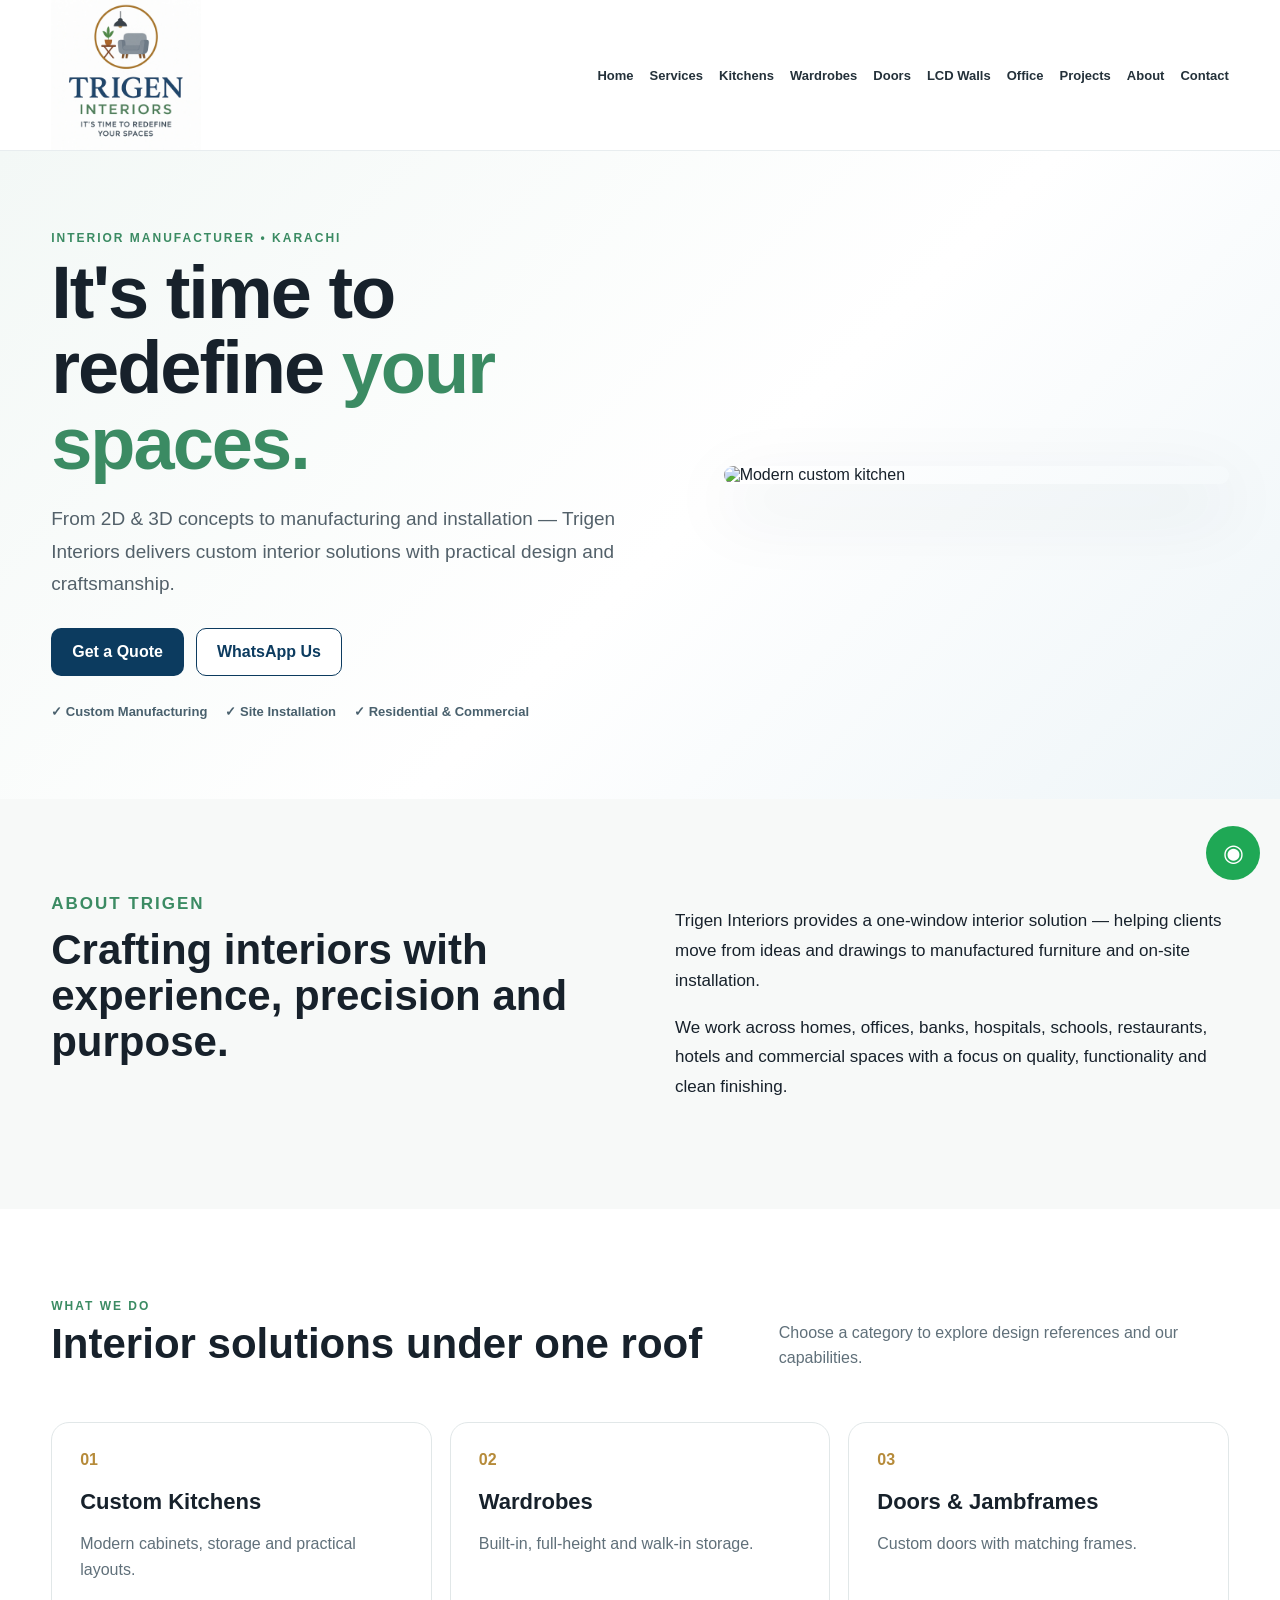
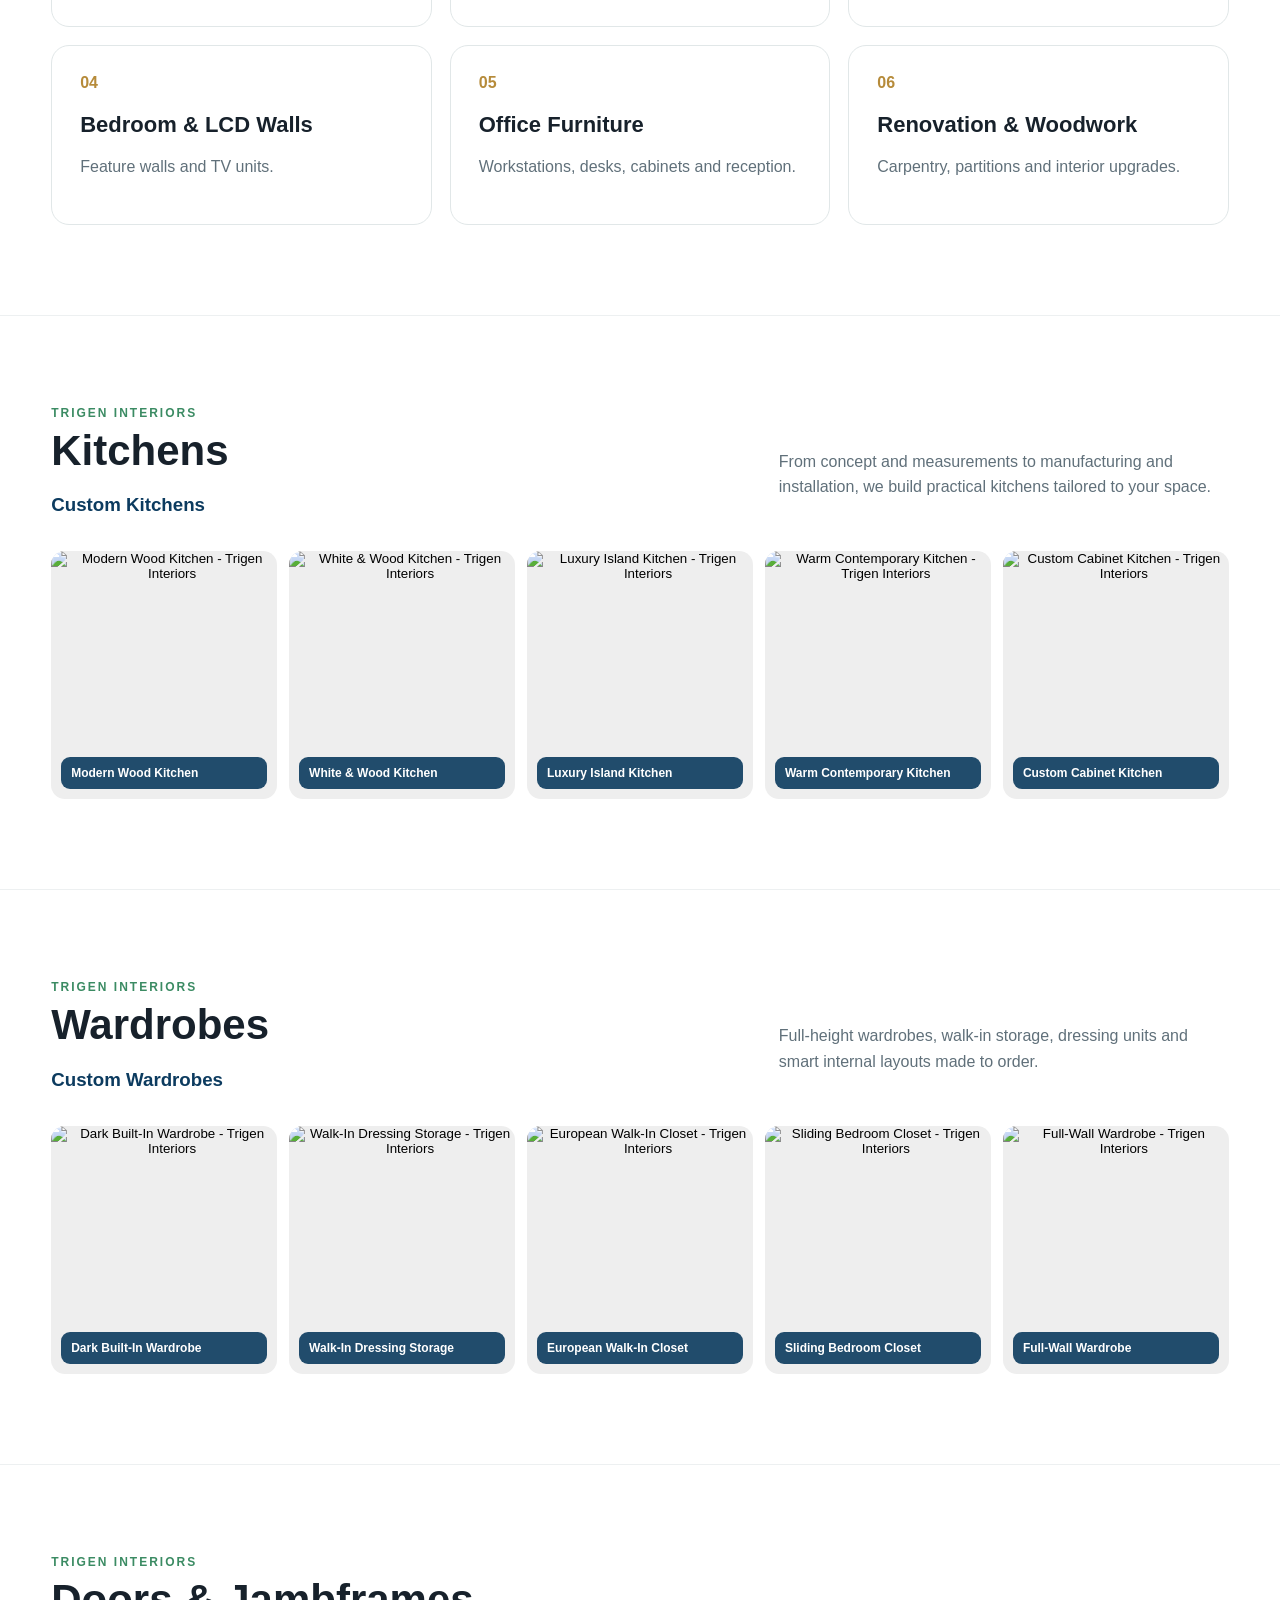
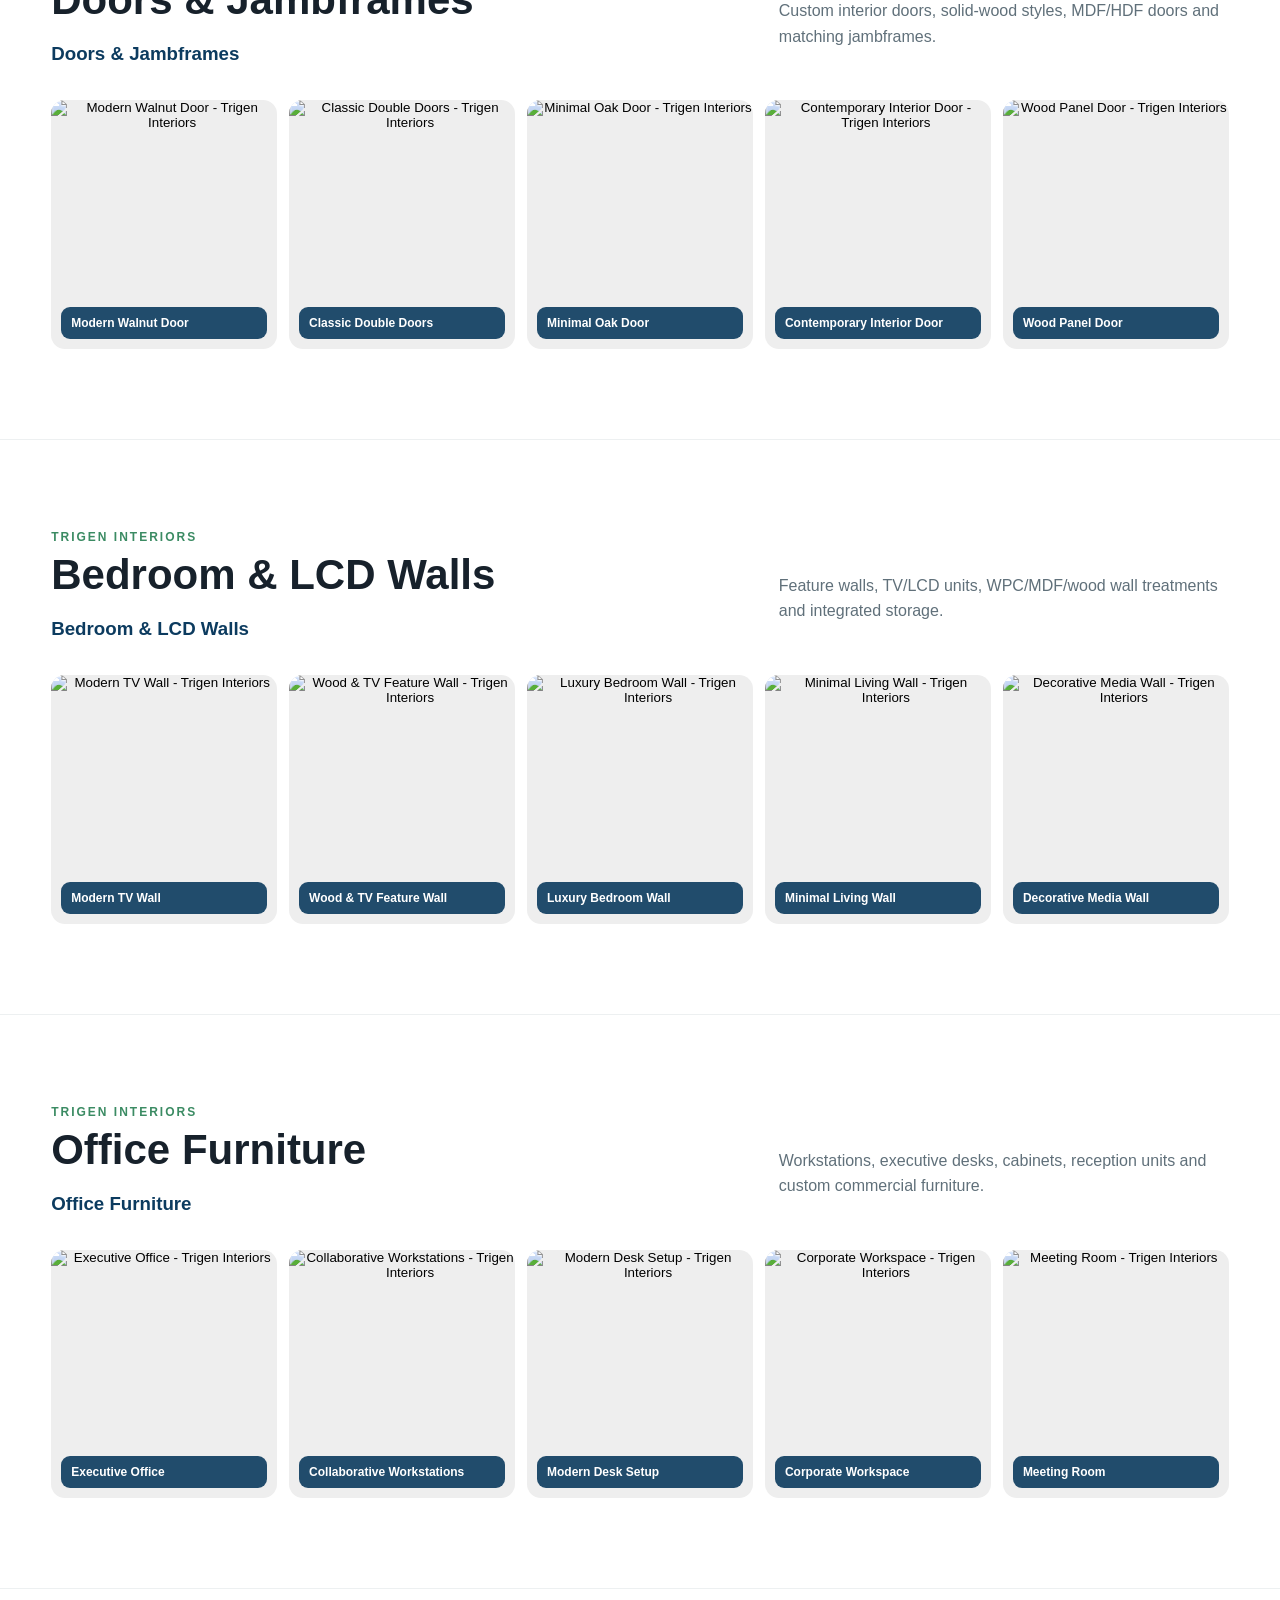
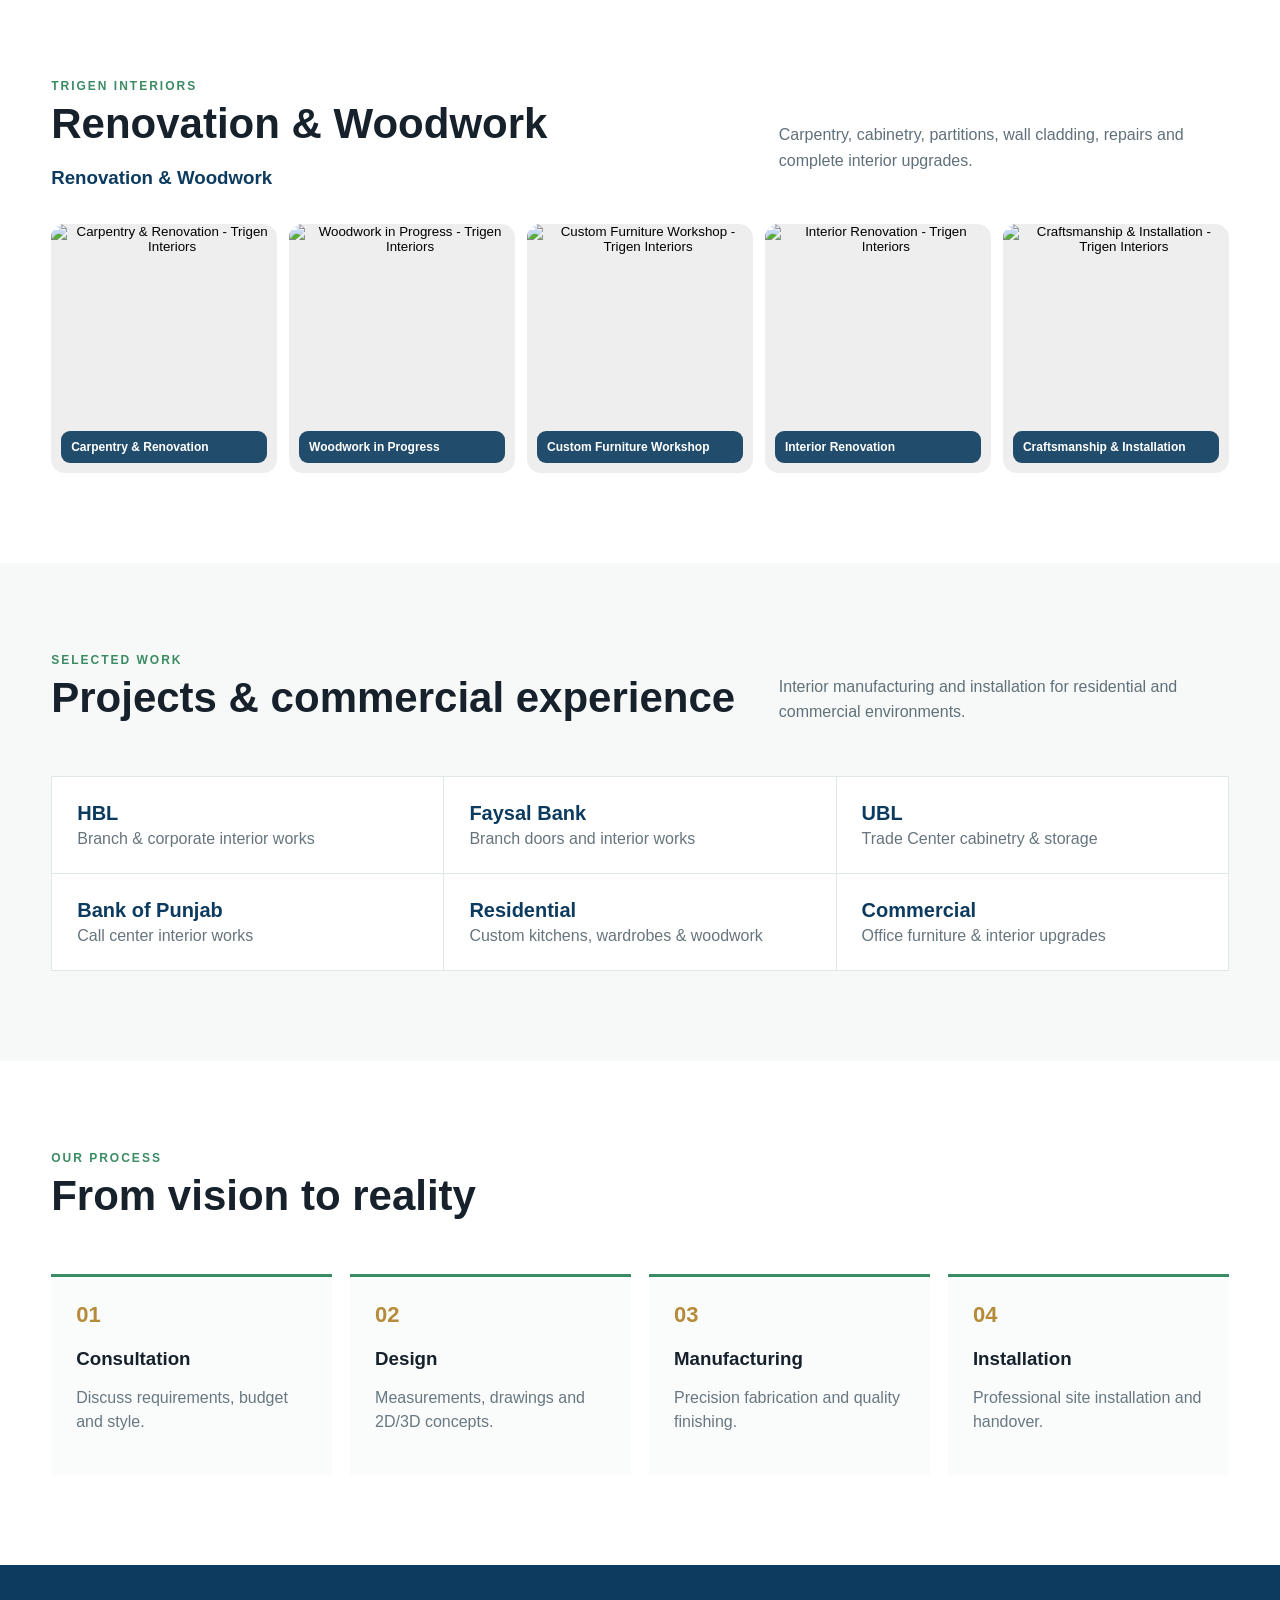
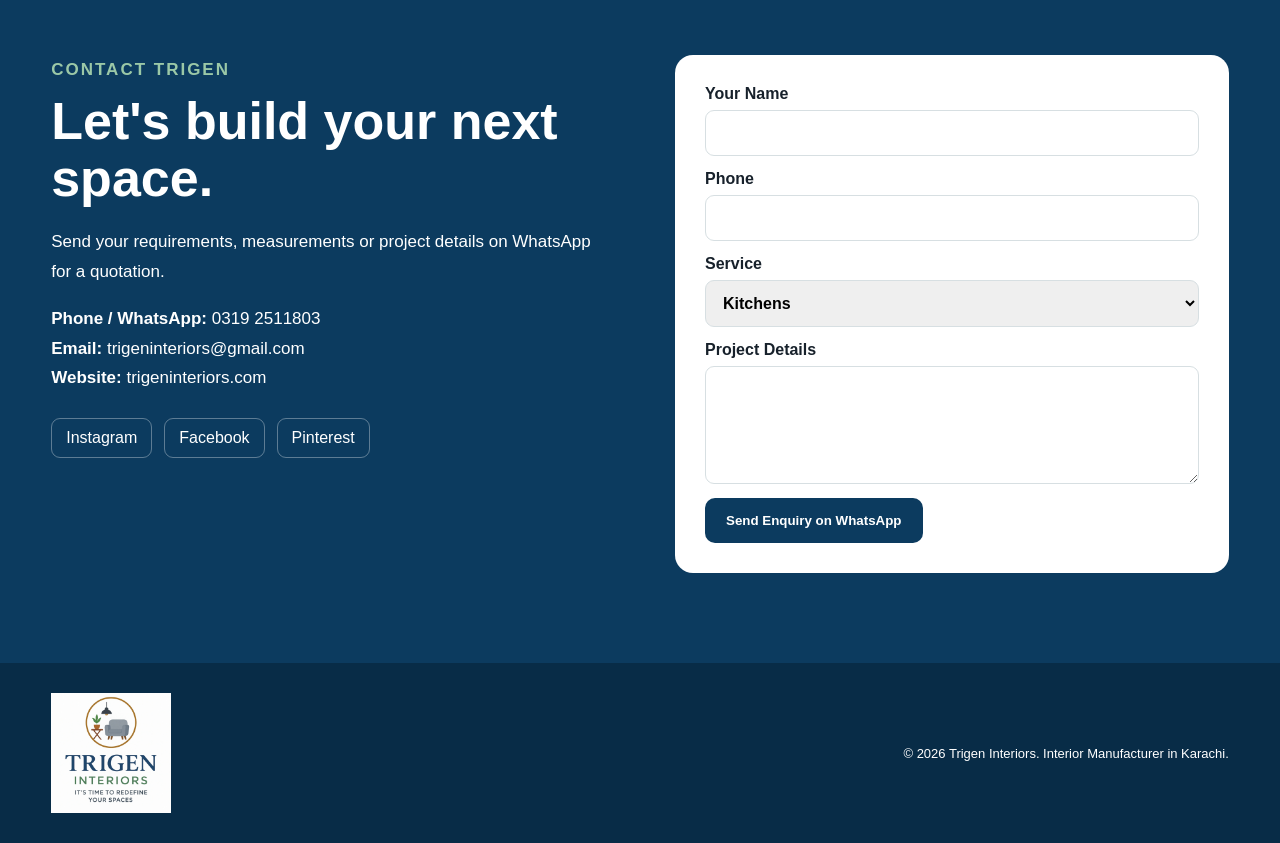
==== commit 14e07b9a: "Add files via upload" ====
--- a/index.html
+++ b/index.html
@@ -1,190 +1,39 @@
-<!DOCTYPE html>
-<html lang="en">
-<head>
-<meta charset="UTF-8">
-<meta name="viewport" content="width=device-width, initial-scale=1.0">
-<title>Trigen Interiors | Interior Manufacturer in Karachi</title>
-<meta name="description" content="Trigen Interiors is an interior manufacturer in Karachi providing custom kitchens, wardrobes, doors, LCD walls, office furniture and complete interior solutions from design to installation.">
-<link rel="preconnect" href="https://fonts.googleapis.com">
-<link rel="preconnect" href="https://fonts.gstatic.com" crossorigin>
-<link href="https://fonts.googleapis.com/css2?family=Montserrat:wght@400;500;600;700;800&family=Playfair+Display:wght@600;700&display=swap" rel="stylesheet">
-<link rel="stylesheet" href="style.css">
-</head>
-<body>
-<header class="nav">
-  <a class="brand" href="#home" aria-label="Trigen Interiors home"><img src="assets/logo.webp" alt="Trigen Interiors logo"></a>
-  <button class="menu" aria-label="Open menu" aria-expanded="false">☰</button>
-  <nav id="mainNav">
-    <a href="#home">Home</a>
-    <a href="#services">Services</a>
-    <a href="#kitchens">Kitchens</a>
-    <a href="#wardrobes">Wardrobes</a>
-    <a href="#doors">Doors</a>
-    <a href="#lcd-walls">LCD Walls</a>
-    <a href="#projects">Projects</a>
-    <a href="#about">About</a>
-    <a href="#contact">Contact</a>
-  </nav>
-  <a class="nav-quote" href="#contact">Get a Quote</a>
-</header>
-
+<!DOCTYPE html><html lang="en"><head><meta charset="UTF-8"><meta name="viewport" content="width=device-width,initial-scale=1.0"><title>Trigen Interiors | Interior Manufacturer in Karachi</title><meta name="description" content="Trigen Interiors — interior manufacturer in Karachi for custom kitchens, wardrobes, doors, office furniture, LCD walls, renovation and woodwork."><style>
+*{box-sizing:border-box}html{scroll-behavior:smooth}body{margin:0;font-family:Arial,Helvetica,sans-serif;color:#17212b;background:#fff}.container{width:min(1180px,92%);margin:auto}
+.site-header{position:sticky;top:0;z-index:50;background:rgba(255,255,255,.97);backdrop-filter:blur(10px);border-bottom:1px solid #e8edef}.nav-wrap{min-height:82px;display:flex;align-items:center;justify-content:space-between}.brand img{width:150px;display:block}.nav{display:flex;gap:16px;align-items:center}.nav a{font-size:13px;font-weight:800;color:#24313a;text-decoration:none}.menu-toggle{display:none;border:0;background:none;font-size:28px}
+.hero{padding:80px 0;background:linear-gradient(135deg,#f3f8f6,#fff 55%,#eef5f8)}.hero-grid{display:grid;grid-template-columns:1.1fr .9fr;gap:55px;align-items:center}.eyebrow{font-size:12px;letter-spacing:2px;font-weight:900;color:#3b8b63;margin:0 0 8px}.hero h1{font-size:clamp(42px,6vw,74px);line-height:1.02;margin:10px 0 22px;letter-spacing:-2px}.hero h1 span{color:#3b8b63}.lead{font-size:19px;line-height:1.7;color:#53616a}.hero-actions{display:flex;gap:12px;margin:28px 0}.btn{display:inline-block;border-radius:10px;padding:14px 20px;font-weight:800;text-decoration:none;border:1px solid transparent;cursor:pointer}.btn.primary{background:#0c3b5f;color:#fff}.btn.ghost{border-color:#0c3b5f;color:#0c3b5f;background:#fff}.hero-points{display:flex;gap:18px;flex-wrap:wrap;font-size:13px;font-weight:700;color:#49606d}.hero-card{border-radius:24px;overflow:hidden;box-shadow:0 24px 70px #18384a22}.hero-card img{width:100%;height:470px;object-fit:cover}
+.intro,.services-section,.process-section,.contact-section{padding:90px 0}.intro{background:#f7f9f8}.two-col,.contact-grid{display:grid;grid-template-columns:1fr 1fr;gap:70px}.two-col h2,.section-head h2,.contact-section h2{font-size:42px;line-height:1.1;margin:5px 0 20px}.two-col p,.contact-section p{font-size:17px;line-height:1.75}.section-head{display:flex;justify-content:space-between;gap:40px;align-items:end;margin-bottom:35px}.section-head>p{max-width:450px;line-height:1.6;color:#60707a}
+.service-grid{display:grid;grid-template-columns:repeat(3,1fr);gap:18px}.service-card{padding:28px;border:1px solid #e1e7e8;border-radius:18px;text-decoration:none;color:inherit;background:#fff;transition:.2s}.service-card:hover{transform:translateY(-5px);box-shadow:0 18px 45px #17394a12}.service-card b{color:#b68b3a}.service-card h3{font-size:22px;margin:20px 0 8px}.service-card p{color:#60707a;line-height:1.6}
+.category-section{padding:90px 0;border-top:1px solid #edf0f1}.category-section h3{margin:5px 0 0;color:#0c3b5f}.gallery{display:grid;grid-template-columns:repeat(5,1fr);gap:12px}.gallery-item{position:relative;padding:0;border:0;background:#eee;border-radius:14px;overflow:hidden;cursor:pointer;aspect-ratio:1/1.1}.gallery-item img{width:100%;height:100%;object-fit:cover;display:block;transition:.35s}.gallery-item:hover img{transform:scale(1.06)}.gallery-item span{position:absolute;left:10px;right:10px;bottom:10px;padding:9px 10px;border-radius:9px;background:#0c3b5fe6;color:#fff;font-weight:700;font-size:12px;text-align:left}
+.projects-section{padding:90px 0;background:#f7f9f8}.project-list{display:grid;grid-template-columns:repeat(3,1fr);gap:1px;background:#dfe7e8;border:1px solid #dfe7e8}.project-list div{background:#fff;padding:25px}.project-list strong{display:block;font-size:20px;color:#0c3b5f;margin-bottom:5px}.project-list span{color:#66757d}.process-grid{display:grid;grid-template-columns:repeat(4,1fr);gap:18px}.process-grid>div{padding:25px;border-top:3px solid #3b8b63;background:#fafcfc}.process-grid b{color:#b68b3a;font-size:22px}.process-grid h3{margin:20px 0 8px}.process-grid p{color:#687780;line-height:1.5}
+.contact-section{background:#0c3b5f;color:#fff}.contact-section .eyebrow{color:#9bc8a7}.contact-section h2{font-size:52px}.quote-form{background:#fff;color:#17212b;padding:30px;border-radius:18px}.quote-form label{display:block;font-weight:700;margin-bottom:14px}.quote-form input,.quote-form select,.quote-form textarea{display:block;width:100%;margin-top:7px;padding:13px;border:1px solid #d7dfe2;border-radius:9px;font:inherit}.socials{display:flex;gap:12px;margin-top:25px;flex-wrap:wrap}.socials a{color:#fff;border:1px solid #ffffff55;border-radius:9px;padding:10px 14px;text-decoration:none}
+footer{padding:30px 0;background:#082c47;color:#fff}.footer-wrap{display:flex;align-items:center;justify-content:space-between;gap:20px}.footer-wrap img{width:120px}.footer-wrap p{font-size:13px}.floating-wa{position:fixed;right:20px;bottom:20px;width:54px;height:54px;border-radius:50%;background:#1fa855;color:#fff;display:grid;place-items:center;text-decoration:none;font-size:24px;z-index:60}
+.lightbox{position:fixed;inset:0;background:#07141ef2;z-index:100;display:none;align-items:center;justify-content:center;flex-direction:column;padding:60px 70px}.lightbox.show{display:flex}.lightbox img{max-width:92vw;max-height:80vh;object-fit:contain;border-radius:10px}.lightbox button{position:absolute;border:0;background:#ffffff22;color:#fff;font-size:44px;cursor:pointer}.lb-close{right:25px;top:12px}.lb-prev{left:18px;top:50%;transform:translateY(-50%)}.lb-next{right:18px;top:50%;transform:translateY(-50%)}#lb-title{color:#fff;font-weight:700;margin-top:12px}
+@media(max-width:900px){.nav{display:none;position:absolute;top:82px;left:0;right:0;background:#fff;padding:20px;flex-direction:column;align-items:flex-start;border-bottom:1px solid #ddd}.nav.open{display:flex}.menu-toggle{display:block}.hero-grid,.two-col,.contact-grid{grid-template-columns:1fr}.hero-card{order:-1}.hero-card img{height:300px}.gallery{grid-template-columns:repeat(2,1fr)}.service-grid,.project-list{grid-template-columns:1fr 1fr}.process-grid{grid-template-columns:1fr 1fr}.section-head{display:block}.section-head>p{margin-top:15px}}
+@media(max-width:560px){.brand img{width:125px}.hero{padding:55px 0}.hero h1{font-size:45px}.hero-card img{height:250px}.service-grid,.project-list,.process-grid{grid-template-columns:1fr}.gallery{grid-template-columns:1fr 1fr}.two-col h2,.section-head h2{font-size:34px}.contact-section h2{font-size:40px}.footer-wrap{flex-direction:column;align-items:flex-start}.lightbox{padding:50px 25px}.lb-prev{left:4px}.lb-next{right:4px}}
+</style></head><body>
+<header class="site-header"><div class="container nav-wrap"><a class="brand" href="#home"><img src="[data-uri]" alt="Trigen Interiors logo"></a><button class="menu-toggle" onclick="document.querySelector('.nav').classList.toggle('open')" aria-label="Menu">☰</button><nav class="nav"><a href="#home">Home</a><a href="#services">Services</a><a href="#kitchens">Kitchens</a><a href="#wardrobes">Wardrobes</a><a href="#doors">Doors</a><a href="#lcd">LCD Walls</a><a href="#office">Office</a><a href="#projects">Projects</a><a href="#about">About</a><a href="#contact">Contact</a></nav></div></header>
 <main>
-<section id="home" class="hero">
-  <div class="hero-content">
-    <p class="eyebrow">INTERIOR MANUFACTURER • KARACHI</p>
-    <h1>It’s time to<br><em>redefine</em> your spaces.</h1>
-    <p class="hero-text">From 2D &amp; 3D concepts to precision manufacturing and installation, we turn your vision into a finished interior.</p>
-    <div class="actions"><a class="btn primary" href="#contact">Get a Free Quote</a><a class="btn ghost" href="#services">Explore Services</a></div>
-    <div class="trust"><span>✓ Custom Manufacturing</span><span>✓ Quality Craftsmanship</span><span>✓ One-Window Solution</span></div>
-  </div>
-</section>
-
-<section class="intro">
-  <p class="eyebrow">CRAFTING EXCELLENCE THROUGH GENERATIONS</p>
-  <h2>Built for the way you live and work.</h2>
-  <p>Trigen Interiors delivers tailored interior solutions for homes, offices and commercial spaces. We combine design, skilled craftsmanship and project execution under one roof.</p>
-</section>
-
-<section id="services" class="services section">
-  <div class="section-head"><div><p class="eyebrow">WHAT WE DO</p><h2>Our expertise</h2></div><p>Designed around your space. Manufactured to your requirements. Installed with care.</p></div>
-  <div class="cards">
-    <a class="service-card" href="#kitchens"><span>01</span><h3>Custom Kitchens</h3><p>Modern, functional kitchens with carefully planned storage, finishes and details.</p><b>View kitchens →</b></a>
-    <a class="service-card" href="#wardrobes"><span>02</span><h3>Wardrobes</h3><p>Built-to-fit wardrobes designed for efficient storage and a refined finish.</p><b>View wardrobes →</b></a>
-    <a class="service-card" href="#doors"><span>03</span><h3>Doors</h3><p>Custom interior doors and frames manufactured for residential and commercial spaces.</p><b>View doors →</b></a>
-    <a class="service-card" href="#office"><span>04</span><h3>Office Furniture</h3><p>Workstations, cabinets and practical furniture solutions for professional environments.</p><b>View office work →</b></a>
-    <a class="service-card" href="#lcd-walls"><span>05</span><h3>Bedroom &amp; LCD Walls</h3><p>Feature walls, TV units and bedroom interiors tailored to your style.</p><b>View LCD walls →</b></a>
-    <a class="service-card" href="#renovation"><span>06</span><h3>Renovation &amp; Woodwork</h3><p>Carpentry, cabinetry, partitions and renovation work from concept through installation.</p><b>View renovation →</b></a>
-  </div>
-</section>
-
-<!-- Category galleries: every image opens in the full-size lightbox -->
-<section id="kitchens" class="category-section section">
-  <div class="section-head"><div><p class="eyebrow">KITCHENS</p><h2>Custom kitchens</h2></div><p>Functional layouts, premium finishes and storage planned around your lifestyle.</p></div>
-  <div class="gallery-grid">
-    <button class="gallery-item" data-full="https://images.unsplash.com/photo-1600566753086-00f18fb6b3ea?auto=format&amp;fit=crop&amp;w=1800&amp;q=90" data-title="Modern Custom Kitchen"><img src="https://images.unsplash.com/photo-1600566753086-00f18fb6b3ea?auto=format&amp;fit=crop&amp;w=900&amp;q=85" alt="Modern custom kitchen"><span>Modern kitchen</span></button>
-    <button class="gallery-item" data-full="https://images.unsplash.com/photo-1600607687920-4e2a09cf159d?auto=format&amp;fit=crop&amp;w=1800&amp;q=90" data-title="Contemporary Kitchen"><img src="https://images.unsplash.com/photo-1600607687920-4e2a09cf159d?auto=format&amp;fit=crop&amp;w=900&amp;q=85" alt="Contemporary kitchen"><span>Contemporary kitchen</span></button>
-    <button class="gallery-item" data-full="https://images.unsplash.com/photo-1600566753190-17f0baa2a6c3?auto=format&amp;fit=crop&amp;w=1800&amp;q=90" data-title="Kitchen Cabinetry"><img src="https://images.unsplash.com/photo-1600566753190-17f0baa2a6c3?auto=format&amp;fit=crop&amp;w=900&amp;q=85" alt="Kitchen cabinetry"><span>Kitchen cabinetry</span></button>
-  </div>
-</section>
-
-<section id="wardrobes" class="category-section section alt-section">
-  <div class="section-head"><div><p class="eyebrow">WARDROBES</p><h2>Built-to-fit wardrobes</h2></div><p>Sliding, hinged and walk-in storage solutions designed to maximize every inch.</p></div>
-  <div class="gallery-grid">
-    <button class="gallery-item" data-full="https://images.unsplash.com/photo-1595428774223-ef52624120d2?auto=format&amp;fit=crop&amp;w=1800&amp;q=90" data-title="Walk-in Wardrobe"><img src="https://images.unsplash.com/photo-1595428774223-ef52624120d2?auto=format&amp;fit=crop&amp;w=900&amp;q=85" alt="Walk-in wardrobe"><span>Walk-in wardrobe</span></button>
-    <button class="gallery-item" data-full="https://images.unsplash.com/photo-1558997519-83ea9252edf8?auto=format&amp;fit=crop&amp;w=1800&amp;q=90" data-title="Bedroom Wardrobe"><img src="https://images.unsplash.com/photo-1558997519-83ea9252edf8?auto=format&amp;fit=crop&amp;w=900&amp;q=85" alt="Bedroom wardrobe"><span>Bedroom wardrobe</span></button>
-    <button class="gallery-item" data-full="https://images.unsplash.com/photo-1616486338812-3dadae4b4ace?auto=format&amp;fit=crop&amp;w=1800&amp;q=90" data-title="Modern Storage"><img src="https://images.unsplash.com/photo-1616486338812-3dadae4b4ace?auto=format&amp;fit=crop&amp;w=900&amp;q=85" alt="Modern storage cabinetry"><span>Modern storage</span></button>
-  </div>
-</section>
-
-<section id="doors" class="category-section section">
-  <div class="section-head"><div><p class="eyebrow">DOORS &amp; JAMBFRAMES</p><h2>Custom doors</h2></div><p>Door leaves, jamb frames and detailed woodwork for homes, offices and commercial spaces.</p></div>
-  <div class="gallery-grid">
-    <button class="gallery-item" data-full="https://images.unsplash.com/photo-1600121848594-d8644e57abab?auto=format&amp;fit=crop&amp;w=1800&amp;q=90" data-title="Wooden Interior Door"><img src="https://images.unsplash.com/photo-1600121848594-d8644e57abab?auto=format&amp;fit=crop&amp;w=900&amp;q=85" alt="Wooden interior door"><span>Wooden interior door</span></button>
-    <button class="gallery-item" data-full="https://images.unsplash.com/photo-1600566753086-00f18fb6b3ea?auto=format&amp;fit=crop&amp;w=1800&amp;q=90" data-title="Premium Interior Detail"><img src="https://images.unsplash.com/photo-1600566753086-00f18fb6b3ea?auto=format&amp;fit=crop&amp;w=900&amp;q=85" alt="Premium interior detail"><span>Premium interior detail</span></button>
-    <button class="gallery-item" data-full="https://images.unsplash.com/photo-1600607688969-a5bfcd646154?auto=format&amp;fit=crop&amp;w=1800&amp;q=90" data-title="Modern Wood Interior"><img src="https://images.unsplash.com/photo-1600607688969-a5bfcd646154?auto=format&amp;fit=crop&amp;w=900&amp;q=85" alt="Modern wood interior"><span>Modern wood interior</span></button>
-  </div>
-</section>
-
-<section id="lcd-walls" class="category-section section alt-section">
-  <div class="section-head"><div><p class="eyebrow">BEDROOM &amp; LCD WALLS</p><h2>Feature walls &amp; TV units</h2></div><p>Elegant wall treatments, TV units and bedroom feature walls made to fit your room.</p></div>
-  <div class="gallery-grid">
-    <button class="gallery-item" data-full="https://images.unsplash.com/photo-1600210492486-724fe5c67fb0?auto=format&amp;fit=crop&amp;w=1800&amp;q=90" data-title="Modern TV Wall"><img src="https://images.unsplash.com/photo-1600210492486-724fe5c67fb0?auto=format&amp;fit=crop&amp;w=900&amp;q=85" alt="Modern TV wall"><span>Modern TV wall</span></button>
-    <button class="gallery-item" data-full="https://images.unsplash.com/photo-1618220179428-22790b461013?auto=format&amp;fit=crop&amp;w=1800&amp;q=90" data-title="Bedroom Feature Wall"><img src="https://images.unsplash.com/photo-1618220179428-22790b461013?auto=format&amp;fit=crop&amp;w=900&amp;q=85" alt="Bedroom feature wall"><span>Bedroom feature wall</span></button>
-    <button class="gallery-item" data-full="https://images.unsplash.com/photo-1600607687939-ce8a6c25118c?auto=format&amp;fit=crop&amp;w=1800&amp;q=90" data-title="Contemporary Living Wall"><img src="https://images.unsplash.com/photo-1600607687939-ce8a6c25118c?auto=format&amp;fit=crop&amp;w=900&amp;q=85" alt="Contemporary living room wall"><span>Contemporary living wall</span></button>
-  </div>
-</section>
-
-<section id="office" class="category-section section">
-  <div class="section-head"><div><p class="eyebrow">OFFICE FURNITURE</p><h2>Workstations &amp; office interiors</h2></div><p>Practical workspaces, desks, storage and partitions for professional environments.</p></div>
-  <div class="gallery-grid two-wide">
-    <button class="gallery-item" data-full="https://images.unsplash.com/photo-1497366811353-6870744d04b2?auto=format&amp;fit=crop&amp;w=1800&amp;q=90" data-title="Corporate Office"><img src="https://images.unsplash.com/photo-1497366811353-6870744d04b2?auto=format&amp;fit=crop&amp;w=900&amp;q=85" alt="Corporate office"><span>Corporate office</span></button>
-    <button class="gallery-item" data-full="https://images.unsplash.com/photo-1497366754035-f200968a6e72?auto=format&amp;fit=crop&amp;w=1800&amp;q=90" data-title="Modern Workstation"><img src="https://images.unsplash.com/photo-1497366754035-f200968a6e72?auto=format&amp;fit=crop&amp;w=900&amp;q=85" alt="Modern workstation"><span>Modern workstation</span></button>
-  </div>
-</section>
-
-<section id="renovation" class="category-section section alt-section">
-  <div class="section-head"><div><p class="eyebrow">RENOVATION &amp; WOODWORK</p><h2>Complete interior execution</h2></div><p>Carpentry, cabinetry, partitions and renovation work from concept through installation.</p></div>
-  <div class="gallery-grid two-wide">
-    <button class="gallery-item" data-full="https://images.unsplash.com/photo-1600607687920-4e2a09cf159d?auto=format&amp;fit=crop&amp;w=1800&amp;q=90" data-title="Complete Interior"><img src="https://images.unsplash.com/photo-1600607687920-4e2a09cf159d?auto=format&amp;fit=crop&amp;w=900&amp;q=85" alt="Complete interior"><span>Complete interior</span></button>
-    <button class="gallery-item" data-full="https://images.unsplash.com/photo-1600607688969-a5bfcd646154?auto=format&amp;fit=crop&amp;w=1800&amp;q=90" data-title="Interior Woodwork"><img src="https://images.unsplash.com/photo-1600607688969-a5bfcd646154?auto=format&amp;fit=crop&amp;w=900&amp;q=85" alt="Interior woodwork"><span>Interior woodwork</span></button>
-  </div>
-</section>
-
-<section id="projects" class="projects section">
-  <div class="section-head"><div><p class="eyebrow">OUR WORK</p><h2>Selected projects</h2></div><p>Residential, corporate and commercial interior manufacturing.</p></div>
-  <div class="project-grid">
-    <button class="project p1" data-full="https://images.unsplash.com/photo-1497366811353-6870744d04b2?auto=format&amp;fit=crop&amp;w=1800&amp;q=90" data-title="Banking &amp; Office Interiors"><div><small>01 / CORPORATE</small><h3>Banking &amp; Office Interiors</h3></div></button>
-    <button class="project p2" data-full="https://images.unsplash.com/photo-1600607687939-ce8a6c25118c?auto=format&amp;fit=crop&amp;w=1800&amp;q=90" data-title="Custom Kitchens"><div><small>02 / RESIDENTIAL</small><h3>Custom Kitchens</h3></div></button>
-    <button class="project p3" data-full="https://images.unsplash.com/photo-1595428774223-ef52624120d2?auto=format&amp;fit=crop&amp;w=1800&amp;q=90" data-title="Wardrobes &amp; Cabinetry"><div><small>03 / STORAGE</small><h3>Wardrobes &amp; Cabinetry</h3></div></button>
-    <button class="project p4" data-full="https://images.unsplash.com/photo-1600121848594-d8644e57abab?auto=format&amp;fit=crop&amp;w=1800&amp;q=90" data-title="Doors &amp; Woodwork"><div><small>04 / DETAIL</small><h3>Doors &amp; Woodwork</h3></div></button>
-  </div>
-  <p class="note">These are illustrative interior images. Replace them later with your actual Trigen Interiors project photos for the strongest portfolio.</p>
-</section>
-
-<section id="about" class="about section">
-  <div class="about-copy"><p class="eyebrow">ABOUT TRIGEN</p><h2>Experience you can build on.</h2>
-  <p>Trigen Interiors is a family-led interior manufacturing business focused on craftsmanship, practical design and reliable project execution.</p>
-  <p>Our approach covers the complete journey — understanding your requirements, developing concepts, manufacturing custom elements and completing installation.</p>
-  <a class="text-link" href="#contact">Talk to our team →</a></div>
-  <div class="heritage"><strong>3</strong><span>Generations of<br>craftsmanship</span><div class="line"></div><p>From traditional workmanship to modern interior manufacturing.</p></div>
-</section>
-
-<section class="process">
-  <div class="section-head"><div><p class="eyebrow">HOW IT WORKS</p><h2>From vision to reality.</h2></div></div>
-  <div class="steps"><div><b>01</b><h3>Consult</h3><p>Tell us about your space, needs and budget.</p></div><div><b>02</b><h3>Design</h3><p>We develop practical concepts for your project.</p></div><div><b>03</b><h3>Manufacture</h3><p>Our team produces the required interior elements.</p></div><div><b>04</b><h3>Install</h3><p>We bring the finished solution together on site.</p></div></div>
-</section>
-
-<section id="contact" class="contact section">
-  <div><p class="eyebrow">START YOUR PROJECT</p><h2>Let’s create your space.</h2><p>Have a kitchen, wardrobe, office or complete interior project in mind? Send us your requirements for a free consultation.</p>
-    <div class="contact-details"><a href="tel:+923192511803">0319 2511803</a><a href="mailto:trigeninteriors@gmail.com">trigeninteriors@gmail.com</a><a href="https://trigeninteriors.com">trigeninteriors.com</a></div>
-  </div>
-  <form onsubmit="sendWhatsApp(event)">
-    <input id="name" required placeholder="Your name">
-    <input id="phone" required placeholder="Phone / WhatsApp">
-    <select id="service"><option>Kitchen</option><option>Wardrobe</option><option>Doors</option><option>LCD Wall</option><option>Office Furniture</option><option>Complete Interior</option><option>Other</option></select>
-    <textarea id="message" rows="4" placeholder="Tell us about your project"></textarea>
-    <button class="btn primary" type="submit">Send Enquiry on WhatsApp</button>
-  </form>
-</section>
-</main>
-
-<footer>
-  <a class="footer-brand" href="#home"><img src="assets/logo.webp" alt="Trigen Interiors logo"></a>
-  <div><strong>Trigen Interiors</strong><p>Interior Manufacturer in Karachi • From visions to reality.</p></div>
-  <div class="socials" aria-label="Social media links">
-    <a href="https://www.instagram.com/trigeninteriors?stkn=MWVic3AwNHo5ZnAzaA==" target="_blank" rel="noopener" aria-label="Instagram">IG</a>
-    <a href="https://www.facebook.com/share/19WaDj2wJP/" target="_blank" rel="noopener" aria-label="Facebook">FB</a>
-    <a href="https://pin.it/7u7MmBlnd" target="_blank" rel="noopener" aria-label="Pinterest">P</a>
-  </div>
-  <div>© <span id="year"></span> Trigen Interiors. All rights reserved.</div>
-</footer>
-<a class="wa" href="https://wa.me/923192511803" target="_blank" rel="noopener" aria-label="WhatsApp">WA</a>
-
-<div id="lightbox" class="lightbox" aria-hidden="true">
-  <button id="lightboxClose" class="lightbox-close" aria-label="Close image">×</button>
-  <button id="lightboxPrev" class="lightbox-nav prev" aria-label="Previous image">‹</button>
-  <div class="lightbox-content"><img id="lightboxImage" src="" alt=""><p id="lightboxTitle"></p></div>
-  <button id="lightboxNext" class="lightbox-nav next" aria-label="Next image">›</button>
-</div>
-
+<section class="hero" id="home"><div class="container hero-grid"><div><p class="eyebrow">INTERIOR MANUFACTURER • KARACHI</p><h1>It's time to redefine <span>your spaces.</span></h1><p class="lead">From 2D & 3D concepts to manufacturing and installation — Trigen Interiors delivers custom interior solutions with practical design and craftsmanship.</p><div class="hero-actions"><a class="btn primary" href="#contact">Get a Quote</a><a class="btn ghost" href="https://wa.me/923192511803?text=Assalam-o-Alaikum%20Trigen%20Interiors%2C%20I%20want%20a%20quotation." target="_blank">WhatsApp Us</a></div><div class="hero-points"><span>✓ Custom Manufacturing</span><span>✓ Site Installation</span><span>✓ Residential & Commercial</span></div></div><div class="hero-card"><img src="https://images.unsplash.com/photo-1723640584751-6a094ff097c0?auto=format&fit=crop&q=80&w=1400" alt="Modern custom kitchen"></div></div></section>
+<section class="intro" id="about"><div class="container two-col"><div><p class="eyebrow">ABOUT TRIGEN</p><h2>Crafting interiors with experience, precision and purpose.</h2></div><div><p>Trigen Interiors provides a one-window interior solution — helping clients move from ideas and drawings to manufactured furniture and on-site installation.</p><p>We work across homes, offices, banks, hospitals, schools, restaurants, hotels and commercial spaces with a focus on quality, functionality and clean finishing.</p></div></div></section>
+<section class="services-section" id="services"><div class="container"><div class="section-head"><div><p class="eyebrow">WHAT WE DO</p><h2>Interior solutions under one roof</h2></div><p>Choose a category to explore design references and our capabilities.</p></div><div class="service-grid">
+<a href="#kitchens" class="service-card"><b>01</b><h3>Custom Kitchens</h3><p>Modern cabinets, storage and practical layouts.</p></a><a href="#wardrobes" class="service-card"><b>02</b><h3>Wardrobes</h3><p>Built-in, full-height and walk-in storage.</p></a><a href="#doors" class="service-card"><b>03</b><h3>Doors & Jambframes</h3><p>Custom doors with matching frames.</p></a><a href="#lcd" class="service-card"><b>04</b><h3>Bedroom & LCD Walls</h3><p>Feature walls and TV units.</p></a><a href="#office" class="service-card"><b>05</b><h3>Office Furniture</h3><p>Workstations, desks, cabinets and reception.</p></a><a href="#renovation" class="service-card"><b>06</b><h3>Renovation & Woodwork</h3><p>Carpentry, partitions and interior upgrades.</p></a>
+</div></div></section>
+<section class="category-section" id="kitchens"><div class="container"><div class="section-head"><div><p class="eyebrow">TRIGEN INTERIORS</p><h2>Kitchens</h2><h3>Custom Kitchens</h3></div><p>From concept and measurements to manufacturing and installation, we build practical kitchens tailored to your space.</p></div><div class="gallery"><button class="gallery-item" type="button" data-image="https://images.unsplash.com/photo-1771371282665-545256b20dca?auto=format&fit=crop&fm=jpg&q=80&w=1400" data-title="Modern Wood Kitchen"><img src="https://images.unsplash.com/photo-1771371282665-545256b20dca?auto=format&fit=crop&fm=jpg&q=80&w=1400" alt="Modern Wood Kitchen - Trigen Interiors" loading="lazy"><span>Modern Wood Kitchen</span></button><button class="gallery-item" type="button" data-image="https://images.unsplash.com/photo-1723640584751-6a094ff097c0?auto=format&fit=crop&q=80&w=1400" data-title="White & Wood Kitchen"><img src="https://images.unsplash.com/photo-1723640584751-6a094ff097c0?auto=format&fit=crop&q=80&w=1400" alt="White & Wood Kitchen - Trigen Interiors" loading="lazy"><span>White & Wood Kitchen</span></button><button class="gallery-item" type="button" data-image="https://images.unsplash.com/photo-1761679296920-b48e07e9e267?auto=format&fit=crop&q=80&w=1400" data-title="Luxury Island Kitchen"><img src="https://images.unsplash.com/photo-1761679296920-b48e07e9e267?auto=format&fit=crop&q=80&w=1400" alt="Luxury Island Kitchen - Trigen Interiors" loading="lazy"><span>Luxury Island Kitchen</span></button><button class="gallery-item" type="button" data-image="https://images.unsplash.com/photo-1761656630581-69a58e4e1c09?auto=format&fit=crop&q=80&w=1400" data-title="Warm Contemporary Kitchen"><img src="https://images.unsplash.com/photo-1761656630581-69a58e4e1c09?auto=format&fit=crop&q=80&w=1400" alt="Warm Contemporary Kitchen - Trigen Interiors" loading="lazy"><span>Warm Contemporary Kitchen</span></button><button class="gallery-item" type="button" data-image="https://images.unsplash.com/photo-1773098587137-1a62971cfedb?auto=format&fit=crop&q=80&w=1400" data-title="Custom Cabinet Kitchen"><img src="https://images.unsplash.com/photo-1773098587137-1a62971cfedb?auto=format&fit=crop&q=80&w=1400" alt="Custom Cabinet Kitchen - Trigen Interiors" loading="lazy"><span>Custom Cabinet Kitchen</span></button></div></div></section><section class="category-section" id="wardrobes"><div class="container"><div class="section-head"><div><p class="eyebrow">TRIGEN INTERIORS</p><h2>Wardrobes</h2><h3>Custom Wardrobes</h3></div><p>Full-height wardrobes, walk-in storage, dressing units and smart internal layouts made to order.</p></div><div class="gallery"><button class="gallery-item" type="button" data-image="https://images.unsplash.com/photo-1721742604452-87a1daf6f5c4?auto=format&fit=crop&q=80&w=1400" data-title="Dark Built-In Wardrobe"><img src="https://images.unsplash.com/photo-1721742604452-87a1daf6f5c4?auto=format&fit=crop&q=80&w=1400" alt="Dark Built-In Wardrobe - Trigen Interiors" loading="lazy"><span>Dark Built-In Wardrobe</span></button><button class="gallery-item" type="button" data-image="https://images.unsplash.com/photo-1723641278225-3a3bbabc1218?auto=format&fit=crop&q=80&w=1400" data-title="Walk-In Dressing Storage"><img src="https://images.unsplash.com/photo-1723641278225-3a3bbabc1218?auto=format&fit=crop&q=80&w=1400" alt="Walk-In Dressing Storage - Trigen Interiors" loading="lazy"><span>Walk-In Dressing Storage</span></button><button class="gallery-item" type="button" data-image="https://image.made-in-china.com/202f0j00tlorszvgbmuB/Modern-Bed-Room-Walking-Closets-Furniture-Design-European-Bedroom-Modular-Walk-in-Closet-Wardrobe.webp" data-title="European Walk-In Closet"><img src="https://image.made-in-china.com/202f0j00tlorszvgbmuB/Modern-Bed-Room-Walking-Closets-Furniture-Design-European-Bedroom-Modular-Walk-in-Closet-Wardrobe.webp" alt="European Walk-In Closet - Trigen Interiors" loading="lazy"><span>European Walk-In Closet</span></button><button class="gallery-item" type="button" data-image="https://casolia.com/img/image0_closets-para-cuartos-ideas-inspiradoras_built-in-closets-for-seamles.jpg" data-title="Sliding Bedroom Closet"><img src="https://casolia.com/img/image0_closets-para-cuartos-ideas-inspiradoras_built-in-closets-for-seamles.jpg" alt="Sliding Bedroom Closet - Trigen Interiors" loading="lazy"><span>Sliding Bedroom Closet</span></button><button class="gallery-item" type="button" data-image="https://app.contentgoblin.ai/media/users/6158/article_images/incorporating_built-in_wardrobes.jpg" data-title="Full-Wall Wardrobe"><img src="https://app.contentgoblin.ai/media/users/6158/article_images/incorporating_built-in_wardrobes.jpg" alt="Full-Wall Wardrobe - Trigen Interiors" loading="lazy"><span>Full-Wall Wardrobe</span></button></div></div></section><section class="category-section" id="doors"><div class="container"><div class="section-head"><div><p class="eyebrow">TRIGEN INTERIORS</p><h2>Doors & Jambframes</h2><h3>Doors & Jambframes</h3></div><p>Custom interior doors, solid-wood styles, MDF/HDF doors and matching jambframes.</p></div><div class="gallery"><button class="gallery-item" type="button" data-image="https://images.prismic.io/deuren/82902243-fde9-4340-a8fd-ab11dbdfce38_Deuren-Product-page-Featured--1080-x-1080-Single-Modern-Internal.jpg?auto=compress%2Cformat&fit=max&w=1200" data-title="Modern Walnut Door"><img src="https://images.prismic.io/deuren/82902243-fde9-4340-a8fd-ab11dbdfce38_Deuren-Product-page-Featured--1080-x-1080-Single-Modern-Internal.jpg?auto=compress%2Cformat&fit=max&w=1200" alt="Modern Walnut Door - Trigen Interiors" loading="lazy"><span>Modern Walnut Door</span></button><button class="gallery-item" type="button" data-image="https://altoestilo.es/wp-content/uploads/2025/06/Puerta-maciza-madera-1.jpg" data-title="Classic Double Doors"><img src="https://altoestilo.es/wp-content/uploads/2025/06/Puerta-maciza-madera-1.jpg" alt="Classic Double Doors - Trigen Interiors" loading="lazy"><span>Classic Double Doors</span></button><button class="gallery-item" type="button" data-image="https://www.pozzebonsnc.it/img/prodotti/porte-interne/pozzebon-porte-interne-pagina-01.jpg" data-title="Minimal Oak Door"><img src="https://www.pozzebonsnc.it/img/prodotti/porte-interne/pozzebon-porte-interne-pagina-01.jpg" alt="Minimal Oak Door - Trigen Interiors" loading="lazy"><span>Minimal Oak Door</span></button><button class="gallery-item" type="button" data-image="https://images.unsplash.com/photo-1600566753086-00f18fb6b3ea?auto=format&fit=crop&q=80&w=1400" data-title="Contemporary Interior Door"><img src="https://images.unsplash.com/photo-1600566753086-00f18fb6b3ea?auto=format&fit=crop&q=80&w=1400" alt="Contemporary Interior Door - Trigen Interiors" loading="lazy"><span>Contemporary Interior Door</span></button><button class="gallery-item" type="button" data-image="https://images.unsplash.com/photo-1600210492486-724fe5c67fb0?auto=format&fit=crop&q=80&w=1400" data-title="Wood Panel Door"><img src="https://images.unsplash.com/photo-1600210492486-724fe5c67fb0?auto=format&fit=crop&q=80&w=1400" alt="Wood Panel Door - Trigen Interiors" loading="lazy"><span>Wood Panel Door</span></button></div></div></section><section class="category-section" id="lcd"><div class="container"><div class="section-head"><div><p class="eyebrow">TRIGEN INTERIORS</p><h2>Bedroom & LCD Walls</h2><h3>Bedroom & LCD Walls</h3></div><p>Feature walls, TV/LCD units, WPC/MDF/wood wall treatments and integrated storage.</p></div><div class="gallery"><button class="gallery-item" type="button" data-image="https://d6y5eqdcxq8w3.cloudfront.net/assets/blog/blog_electronics/evolution-of-television-sets_4k.jpg" data-title="Modern TV Wall"><img src="https://d6y5eqdcxq8w3.cloudfront.net/assets/blog/blog_electronics/evolution-of-television-sets_4k.jpg" alt="Modern TV Wall - Trigen Interiors" loading="lazy"><span>Modern TV Wall</span></button><button class="gallery-item" type="button" data-image="https://images.unsplash.com/photo-1600607687920-4e2a09cf159d?auto=format&fit=crop&q=80&w=1400" data-title="Wood & TV Feature Wall"><img src="https://images.unsplash.com/photo-1600607687920-4e2a09cf159d?auto=format&fit=crop&q=80&w=1400" alt="Wood & TV Feature Wall - Trigen Interiors" loading="lazy"><span>Wood & TV Feature Wall</span></button><button class="gallery-item" type="button" data-image="https://images.unsplash.com/photo-1616486338812-3dadae4b4ace?auto=format&fit=crop&q=80&w=1400" data-title="Luxury Bedroom Wall"><img src="https://images.unsplash.com/photo-1616486338812-3dadae4b4ace?auto=format&fit=crop&q=80&w=1400" alt="Luxury Bedroom Wall - Trigen Interiors" loading="lazy"><span>Luxury Bedroom Wall</span></button><button class="gallery-item" type="button" data-image="https://images.unsplash.com/photo-1600607687939-ce8a6c25118c?auto=format&fit=crop&q=80&w=1400" data-title="Minimal Living Wall"><img src="https://images.unsplash.com/photo-1600607687939-ce8a6c25118c?auto=format&fit=crop&q=80&w=1400" alt="Minimal Living Wall - Trigen Interiors" loading="lazy"><span>Minimal Living Wall</span></button><button class="gallery-item" type="button" data-image="https://images.unsplash.com/photo-1618220179428-22790b461013?auto=format&fit=crop&q=80&w=1400" data-title="Decorative Media Wall"><img src="https://images.unsplash.com/photo-1618220179428-22790b461013?auto=format&fit=crop&q=80&w=1400" alt="Decorative Media Wall - Trigen Interiors" loading="lazy"><span>Decorative Media Wall</span></button></div></div></section><section class="category-section" id="office"><div class="container"><div class="section-head"><div><p class="eyebrow">TRIGEN INTERIORS</p><h2>Office Furniture</h2><h3>Office Furniture</h3></div><p>Workstations, executive desks, cabinets, reception units and custom commercial furniture.</p></div><div class="gallery"><button class="gallery-item" type="button" data-image="https://images.pexels.com/photos/37347/pexels-photo-37347.jpeg?auto=compress&cs=tinysrgb&w=1400" data-title="Executive Office"><img src="https://images.pexels.com/photos/37347/pexels-photo-37347.jpeg?auto=compress&cs=tinysrgb&w=1400" alt="Executive Office - Trigen Interiors" loading="lazy"><span>Executive Office</span></button><button class="gallery-item" type="button" data-image="https://images.pexels.com/photos/3184465/pexels-photo-3184465.jpeg?auto=compress&cs=tinysrgb&w=1400" data-title="Collaborative Workstations"><img src="https://images.pexels.com/photos/3184465/pexels-photo-3184465.jpeg?auto=compress&cs=tinysrgb&w=1400" alt="Collaborative Workstations - Trigen Interiors" loading="lazy"><span>Collaborative Workstations</span></button><button class="gallery-item" type="button" data-image="https://images.pexels.com/photos/1181406/pexels-photo-1181406.jpeg?auto=compress&cs=tinysrgb&w=1400" data-title="Modern Desk Setup"><img src="https://images.pexels.com/photos/1181406/pexels-photo-1181406.jpeg?auto=compress&cs=tinysrgb&w=1400" alt="Modern Desk Setup - Trigen Interiors" loading="lazy"><span>Modern Desk Setup</span></button><button class="gallery-item" type="button" data-image="https://images.pexels.com/photos/3861969/pexels-photo-3861969.jpeg?auto=compress&cs=tinysrgb&w=1400" data-title="Corporate Workspace"><img src="https://images.pexels.com/photos/3861969/pexels-photo-3861969.jpeg?auto=compress&cs=tinysrgb&w=1400" alt="Corporate Workspace - Trigen Interiors" loading="lazy"><span>Corporate Workspace</span></button><button class="gallery-item" type="button" data-image="https://images.pexels.com/photos/1170412/pexels-photo-1170412.jpeg?auto=compress&cs=tinysrgb&w=1400" data-title="Meeting Room"><img src="https://images.pexels.com/photos/1170412/pexels-photo-1170412.jpeg?auto=compress&cs=tinysrgb&w=1400" alt="Meeting Room - Trigen Interiors" loading="lazy"><span>Meeting Room</span></button></div></div></section><section class="category-section" id="renovation"><div class="container"><div class="section-head"><div><p class="eyebrow">TRIGEN INTERIORS</p><h2>Renovation & Woodwork</h2><h3>Renovation & Woodwork</h3></div><p>Carpentry, cabinetry, partitions, wall cladding, repairs and complete interior upgrades.</p></div><div class="gallery"><button class="gallery-item" type="button" data-image="https://images.pexels.com/photos/6474450/pexels-photo-6474450.jpeg?auto=compress&cs=tinysrgb&w=1400" data-title="Carpentry & Renovation"><img src="https://images.pexels.com/photos/6474450/pexels-photo-6474450.jpeg?auto=compress&cs=tinysrgb&w=1400" alt="Carpentry & Renovation - Trigen Interiors" loading="lazy"><span>Carpentry & Renovation</span></button><button class="gallery-item" type="button" data-image="https://images.pexels.com/photos/4792285/pexels-photo-4792285.jpeg?auto=compress&cs=tinysrgb&w=1400" data-title="Woodwork in Progress"><img src="https://images.pexels.com/photos/4792285/pexels-photo-4792285.jpeg?auto=compress&cs=tinysrgb&w=1400" alt="Woodwork in Progress - Trigen Interiors" loading="lazy"><span>Woodwork in Progress</span></button><button class="gallery-item" type="button" data-image="https://images.pexels.com/photos/6474474/pexels-photo-6474474.jpeg?auto=compress&cs=tinysrgb&w=1400" data-title="Custom Furniture Workshop"><img src="https://images.pexels.com/photos/6474474/pexels-photo-6474474.jpeg?auto=compress&cs=tinysrgb&w=1400" alt="Custom Furniture Workshop - Trigen Interiors" loading="lazy"><span>Custom Furniture Workshop</span></button><button class="gallery-item" type="button" data-image="https://images.pexels.com/photos/1094767/pexels-photo-1094767.jpeg?auto=compress&cs=tinysrgb&w=1400" data-title="Interior Renovation"><img src="https://images.pexels.com/photos/1094767/pexels-photo-1094767.jpeg?auto=compress&cs=tinysrgb&w=1400" alt="Interior Renovation - Trigen Interiors" loading="lazy"><span>Interior Renovation</span></button><button class="gallery-item" type="button" data-image="https://images.pexels.com/photos/3768146/pexels-photo-3768146.jpeg?auto=compress&cs=tinysrgb&w=1400" data-title="Craftsmanship & Installation"><img src="https://images.pexels.com/photos/3768146/pexels-photo-3768146.jpeg?auto=compress&cs=tinysrgb&w=1400" alt="Craftsmanship & Installation - Trigen Interiors" loading="lazy"><span>Craftsmanship & Installation</span></button></div></div></section>
+<section class="projects-section" id="projects"><div class="container"><div class="section-head"><div><p class="eyebrow">SELECTED WORK</p><h2>Projects & commercial experience</h2></div><p>Interior manufacturing and installation for residential and commercial environments.</p></div><div class="project-list"><div><strong>HBL</strong><span>Branch & corporate interior works</span></div><div><strong>Faysal Bank</strong><span>Branch doors and interior works</span></div><div><strong>UBL</strong><span>Trade Center cabinetry & storage</span></div><div><strong>Bank of Punjab</strong><span>Call center interior works</span></div><div><strong>Residential</strong><span>Custom kitchens, wardrobes & woodwork</span></div><div><strong>Commercial</strong><span>Office furniture & interior upgrades</span></div></div></div></section>
+<section class="process-section"><div class="container"><div class="section-head"><div><p class="eyebrow">OUR PROCESS</p><h2>From vision to reality</h2></div></div><div class="process-grid"><div><b>01</b><h3>Consultation</h3><p>Discuss requirements, budget and style.</p></div><div><b>02</b><h3>Design</h3><p>Measurements, drawings and 2D/3D concepts.</p></div><div><b>03</b><h3>Manufacturing</h3><p>Precision fabrication and quality finishing.</p></div><div><b>04</b><h3>Installation</h3><p>Professional site installation and handover.</p></div></div></div></section>
+<section class="contact-section" id="contact"><div class="container contact-grid"><div><p class="eyebrow">CONTACT TRIGEN</p><h2>Let's build your next space.</h2><p>Send your requirements, measurements or project details on WhatsApp for a quotation.</p><p><strong>Phone / WhatsApp:</strong> 0319 2511803<br><strong>Email:</strong> trigeninteriors@gmail.com<br><strong>Website:</strong> trigeninteriors.com</p><div class="socials"><a href="https://www.instagram.com/trigeninteriors?stkn=MWVic3AwNHo5ZnAzaA==" target="_blank">Instagram</a><a href="https://www.facebook.com/share/19WaDj2wJP/" target="_blank">Facebook</a><a href="https://pin.it/7u7MmBlnd" target="_blank">Pinterest</a></div></div><form class="quote-form" onsubmit="sendWhatsApp(event)"><label>Your Name<input id="qname" required></label><label>Phone<input id="qphone" required></label><label>Service<select id="qservice"><option>Kitchens</option><option>Wardrobes</option><option>Doors</option><option>LCD Walls</option><option>Office Furniture</option><option>Renovation & Woodwork</option></select></label><label>Project Details<textarea id="qdetails" rows="5" required></textarea></label><button class="btn primary" type="submit">Send Enquiry on WhatsApp</button></form></div></section>
+</main><footer><div class="container footer-wrap"><img src="[data-uri]